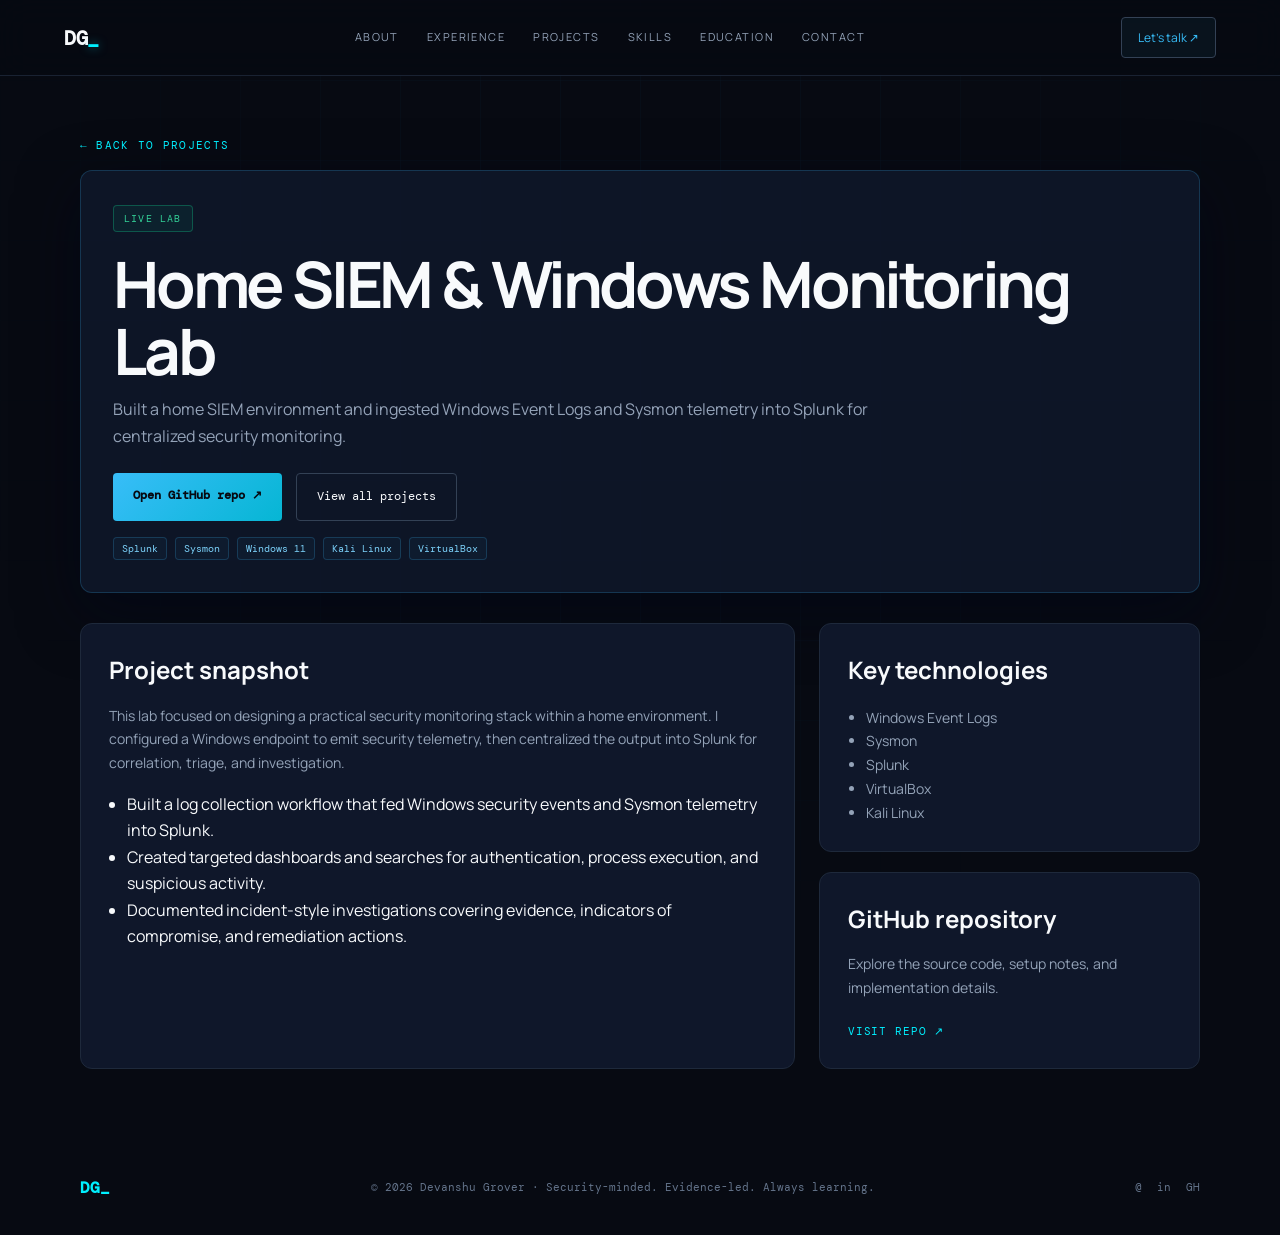
==== project-detail.html @ 4a6fc72e "Add T-Pot Multi-Honeypot SOC Threat Intelligence project to portfolio" ====
<!doctype html>
<html lang="en">
<head>
  <meta charset="utf-8">
  <meta name="viewport" content="width=device-width,initial-scale=1">
  <meta name="description" content="Project detail page for Devanshu Grover's cybersecurity portfolio projects.">
  <title>Project Details | Devanshu Grover</title>
  <link rel="stylesheet" href="styles.css">
</head>
<body data-page="project-detail">
  <header class="nav">
    <a class="logo" href="index.html#home">DG<span>_</span></a>
    <button class="menu" aria-label="Toggle menu">☰</button>
    <nav>
      <a href="index.html#about">About</a>
      <a href="index.html#experience">Experience</a>
      <a href="index.html#projects">Projects</a>
      <a href="index.html#skills">Skills</a>
      <a href="index.html#education">Education</a>
      <a href="index.html#contact">Contact</a>
    </nav>
    <a class="nav-cta" href="index.html#contact">Let's talk ↗</a>
  </header>

  <main class="project-detail-shell">
    <a class="back-link" href="index.html#projects">← Back to projects</a>

    <section class="project-page-header reveal">
      <span id="project-status" class="detail-badge">LIVE LAB</span>
      <h1 id="project-name">Project title</h1>
      <p id="project-summary">Project summary will load here.</p>

      <div class="project-detail-actions">
        <a id="project-repo" class="btn primary" href="#" target="_blank" rel="noopener noreferrer">Open GitHub repo ↗</a>
        <a class="btn" href="index.html#projects">View all projects</a>
      </div>

      <div id="project-tags" class="tags project-tags">
        <span>Loading</span>
      </div>
    </section>

    <section class="project-content reveal delay">
      <article class="project-card">
        <h2>Project snapshot</h2>
        <p id="project-description">Description text loads here.</p>
        <ul id="project-points">
          <li>Project details will appear here.</li>
        </ul>
      </article>

      <aside class="project-side">
        <div class="project-meta">
          <h3>Key technologies</h3>
          <ul id="project-tech">
            <li>Loading...</li>
          </ul>
        </div>

        <div class="project-meta">
          <h3>GitHub repository</h3>
          <p>Explore the source code, setup notes, and implementation details.</p>
          <a id="project-repo-secondary" class="inline-link" href="#" target="_blank" rel="noopener noreferrer">Visit repo ↗</a>
        </div>
      </aside>
    </section>
  </main>

  <footer>
    <span>DG_</span>
    <p>© 2026 Devanshu Grover · Security-minded. Evidence-led. Always learning.</p>
    <div>
      <a href="mailto:groverdevanshu623@gmail.com">@</a>
      <a href="https://www.linkedin.com/in/devanshugrover-22b097208">in</a>
      <a href="https://github.com/">GH</a>
    </div>
  </footer>

  <script src="script.js"></script>
</body>
</html>
---- styles.css ----
@import url('https://fonts.googleapis.com/css2?family=DM+Mono:wght@400;500&family=Manrope:wght@400;500;600;700;800&display=swap');

:root {
  /* Cybersecurity & Cloud Defense Operations Palette */
  --bg: #070a12;
  --panel: #0f172a;
  --panel2: #162032;
  --text: #f8fafc;
  --muted: #94a3b8;
  --line: #1e293b;
  --line-light: #334155;
  
  /* Cyber Accents */
  --gold: #38bdf8;        /* Cyber Cyan / Primary Accent */
  --gold2: #00f0ff;       /* Vibrant Neon Cyan Highlight */
  --cyan: #06b6d4;        /* Deep Cyan */
  --emerald: #10b981;     /* Verified SOC Green / Telemetry OK */
  --emerald-glow: #34d399; 
  --indigo: #6366f1;      /* AI / Cloud Security Accent */
  
  --max: 1180px;
}

* {
  box-sizing: border-box;
}

html {
  scroll-behavior: smooth;
}

body {
  margin: 0;
  background: var(--bg);
  color: var(--text);
  font-family: Manrope, system-ui, -apple-system, sans-serif;
  line-height: 1.65;
  overflow-x: hidden;
}

/* Subtle Cybersecurity Matrix Grid */
body::before {
  content: "";
  position: fixed;
  inset: 0;
  pointer-events: none;
  opacity: 0.07;
  background-image: 
    linear-gradient(rgba(56, 189, 248, 0.4) 1px, transparent 1px),
    linear-gradient(90deg, rgba(56, 189, 248, 0.4) 1px, transparent 1px);
  background-size: 80px 80px;
  mask-image: radial-gradient(circle at 50% 30%, #000 30%, transparent 85%);
  z-index: -1;
}

a {
  color: inherit;
  text-decoration: none;
}

/* ═══════════════════════════════════════
   NAVIGATION
   ═══════════════════════════════════════ */
.nav {
  height: 76px;
  position: fixed;
  inset: 0 0 auto;
  z-index: 10;
  padding: 0 5vw;
  display: flex;
  align-items: center;
  justify-content: space-between;
  border-bottom: 1px solid rgba(30, 41, 59, 0.8);
  background: rgba(7, 10, 18, 0.85);
  backdrop-filter: blur(16px);
  -webkit-backdrop-filter: blur(16px);
  transition: border-color 0.3s ease;
}

.logo {
  font: 800 20px 'DM Mono', monospace;
  color: var(--text);
  letter-spacing: -0.02em;
  transition: letter-spacing 0.3s ease;
}

.logo:hover {
  letter-spacing: 2px;
}

.logo span {
  color: var(--gold2);
  text-shadow: 0 0 10px rgba(0, 240, 255, 0.5);
}

nav {
  display: flex;
  gap: 28px;
  font-size: 11px;
  text-transform: uppercase;
  letter-spacing: 0.13em;
  color: #7dd3fc;
}

nav a {
  position: relative;
  transition: color 0.3s ease;
  color: var(--muted);
}

nav a::after {
  content: '';
  position: absolute;
  bottom: -4px;
  left: 0;
  width: 0;
  height: 2px;
  background: var(--gold2);
  box-shadow: 0 0 8px var(--gold2);
  transition: width 0.3s ease;
}

nav a:hover, nav a.active {
  color: var(--gold2);
}

nav a:hover::after, nav a.active::after {
  width: 100%;
}

.nav-cta {
  font-size: 12px;
  border: 1px solid var(--line-light);
  padding: 10px 16px;
  border-radius: 4px;
  color: var(--gold);
  background: rgba(56, 189, 248, 0.05);
  transition: all 0.3s ease;
}

.nav-cta:hover {
  border-color: var(--gold2);
  color: #070a12;
  background: var(--gold2);
  box-shadow: 0 0 20px rgba(0, 240, 255, 0.4);
}

.menu {
  display: none;
  background: none;
  border: 0;
  color: var(--text);
  font-size: 24px;
}

/* ═══════════════════════════════════════
   HERO SECTION
   ═══════════════════════════════════════ */
.hero {
  min-height: 100vh;
  max-width: var(--max);
  margin: auto;
  padding: 155px 30px 90px;
  display: grid;
  grid-template-columns: 1.15fr 0.85fr;
  align-items: center;
  gap: 70px;
  position: relative;
}

/* Hero Ambient Orbs */
.hero::before, .hero::after {
  content: "";
  position: absolute;
  border-radius: 50%;
  pointer-events: none;
  filter: blur(130px);
  z-index: -1;
}

.hero::before {
  width: 500px;
  height: 500px;
  background: rgba(56, 189, 248, 0.12);
  top: 5%;
  right: 5%;
  animation: glow-drift 9s ease-in-out infinite;
}

.hero::after {
  width: 420px;
  height: 420px;
  background: rgba(99, 102, 241, 0.10);
  bottom: 8%;
  left: 5%;
  animation: glow-drift-alt 11s ease-in-out infinite;
}

.kicker, .section-title > span, .project small, .certs small {
  font: 500 11px 'DM Mono', monospace;
  letter-spacing: 0.15em;
  color: var(--gold);
  text-transform: uppercase;
}

.kicker span {
  display: inline-block;
  width: 8px;
  height: 8px;
  background: var(--emerald);
  border-radius: 50%;
  box-shadow: 0 0 12px var(--emerald);
  margin-right: 8px;
  animation: pulse 2.2s ease-in-out infinite;
}

.hero h1 {
  font-size: clamp(65px, 9.5vw, 120px);
  line-height: 0.85;
  letter-spacing: -0.06em;
  margin: 25px 0 28px;
  background: linear-gradient(90deg, #ffffff 15%, var(--gold2) 48%, var(--gold) 65%, #ffffff 85%);
  background-size: 200% auto;
  -webkit-background-clip: text;
  background-clip: text;
  -webkit-text-fill-color: transparent;
  animation: shimmer 8s linear infinite;
}

.hero h1 i {
  font-style: normal;
  -webkit-text-fill-color: var(--gold2);
}

.role {
  font: 500 13px 'DM Mono', monospace;
  color: #7dd3fc;
  display: flex;
  align-items: center;
  gap: 8px;
}

.intro {
  max-width: 690px;
  color: var(--muted);
  font-size: 15px;
}

.actions {
  display: flex;
  gap: 14px;
  margin: 34px 0;
}

.btn {
  display: inline-block;
  border: 1px solid var(--line-light);
  padding: 13px 20px;
  font-size: 12px;
  border-radius: 4px;
  font-family: 'DM Mono', monospace;
  transition: all 0.3s cubic-bezier(0.4, 0, 0.2, 1);
}

.btn:hover {
  transform: translateY(-2px);
  border-color: var(--gold);
  color: var(--gold2);
  box-shadow: 0 8px 25px rgba(0, 240, 255, 0.15);
}

.btn.primary {
  background: linear-gradient(135deg, var(--gold) 0%, var(--cyan) 100%);
  color: #070a12;
  border: none;
  font-weight: 800;
}

.btn.primary:hover {
  background: linear-gradient(135deg, var(--gold2) 0%, var(--gold) 100%);
  box-shadow: 0 8px 30px rgba(56, 189, 248, 0.35);
  color: #070a12;
}

.links {
  display: flex;
  gap: 25px;
  font: 12px 'DM Mono', monospace;
  color: var(--muted);
}

.links a {
  position: relative;
  transition: color 0.3s ease;
}

.links a::after {
  content: '';
  position: absolute;
  bottom: -2px;
  left: 0;
  width: 0;
  height: 1px;
  background: var(--gold2);
  transition: width 0.3s ease;
}

.links a:hover {
  color: var(--gold2);
}

.links a:hover::after {
  width: 100%;
}

/* ═══════════════════════════════════════
   TERMINAL (CYBER SECURITY LAB)
   ═══════════════════════════════════════ */
.terminal {
  border: 1px solid #1e293b;
  background: #090d16;
  border-radius: 8px;
  box-shadow: 0 25px 70px rgba(0, 0, 0, 0.6), 0 0 30px rgba(56, 189, 248, 0.05);
  overflow: hidden;
  transition: box-shadow 0.5s ease, border-color 0.5s ease;
}

.terminal:hover {
  border-color: rgba(56, 189, 248, 0.4);
  box-shadow: 0 25px 70px rgba(0, 0, 0, 0.7), 0 0 40px rgba(56, 189, 248, 0.15);
}

.term-head {
  height: 38px;
  padding: 0 14px;
  display: flex;
  align-items: center;
  gap: 6px;
  border-bottom: 1px solid #1e293b;
  background: #0d1320;
  color: #64748b;
}

.term-head span {
  font-size: 10px;
  opacity: 0.7;
}

.term-head span:nth-child(1) { color: #ef4444; }
.term-head span:nth-child(2) { color: #f59e0b; }
.term-head span:nth-child(3) { color: #10b981; }

.term-head em {
  margin-left: auto;
  font: 11px 'DM Mono', monospace;
  font-style: normal;
  color: #94a3b8;
}

.term-body {
  padding: 28px;
  font: 12px/2 'DM Mono', monospace;
  min-height: 365px;
}

.term-body p {
  margin: 0;
  color: #cbd5e1;
}

.term-body b {
  color: var(--emerald-glow);
}

.term-body strong {
  color: var(--gold2);
}

.term-body small {
  color: #94a3b8;
}

.term-body span {
  color: #e2e8f0;
}

.term-body .ok {
  color: var(--emerald-glow);
  font-weight: 500;
}

/* ═══════════════════════════════════════
   SECTIONS & SECTIONS TITLES
   ═══════════════════════════════════════ */
.section {
  max-width: var(--max);
  margin: auto;
  padding: 120px 30px;
}

.dark {
  max-width: none;
  padding-left: max(30px, calc((100vw - var(--max)) / 2 + 30px));
  padding-right: max(30px, calc((100vw - var(--max)) / 2 + 30px));
  background: #090d16;
  border-top: 1px solid #1e293b;
  border-bottom: 1px solid #1e293b;
}

.section-title {
  display: grid;
  grid-template-columns: 50px 1fr;
  align-items: end;
  margin-bottom: 55px;
}

.section-title > span {
  grid-row: 1/3;
  color: var(--gold);
}

.section-title h2 {
  font-size: 45px;
  letter-spacing: -0.05em;
  margin: 0;
  color: #f8fafc;
}

.section-title p {
  margin: 5px 0 0;
  color: var(--muted);
  font-size: 14px;
}

/* ═══════════════════════════════════════
   ABOUT ME SECTION
   ═══════════════════════════════════════ */
.about-grid {
  display: grid;
  grid-template-columns: 360px 1fr;
  gap: 90px;
}

.portrait {
  height: 420px;
  background: linear-gradient(145deg, #111827, #0b0f19);
  border: 1px solid var(--line);
  border-radius: 8px;
  display: flex;
  align-items: center;
  justify-content: center;
  position: relative;
  overflow: hidden;
  transition: border-color 0.5s ease, box-shadow 0.5s ease;
}

.portrait::before {
  content: "";
  position: absolute;
  inset: 0;
  background: radial-gradient(circle at 50% 40%, rgba(56, 189, 248, 0.08), transparent 70%);
}

.portrait:hover {
  border-color: var(--gold);
  box-shadow: 0 0 50px rgba(56, 189, 248, 0.15);
}

.portrait div {
  font-size: 100px;
  font-weight: 800;
  letter-spacing: -0.1em;
  color: #1e293b;
  font-family: 'DM Mono', monospace;
  transition: color 0.5s ease, text-shadow 0.5s ease;
}

.portrait:hover div {
  color: var(--gold2);
  text-shadow: 0 0 40px rgba(0, 240, 255, 0.4);
}

.portrait small {
  position: absolute;
  bottom: 18px;
  left: 20px;
  font: 11px 'DM Mono', monospace;
  color: var(--gold);
  letter-spacing: 0.1em;
}

.copy {
  max-width: 700px;
  color: var(--muted);
  font-size: 15px;
}

.copy .lead {
  font-size: 22px;
  color: #e2e8f0;
  line-height: 1.45;
}

.copy b {
  color: var(--gold2);
  font-weight: 600;
}

/* ═══════════════════════════════════════
   EXPERIENCE TIMELINE
   ═══════════════════════════════════════ */
.timeline {
  border-top: 1px solid var(--line);
}

.timeline article {
  display: grid;
  grid-template-columns: 150px 1fr 40px;
  gap: 30px;
  padding: 34px 0;
  border-bottom: 1px solid var(--line);
  transition: background 0.3s ease, padding-left 0.3s ease;
}

.timeline article:hover {
  background: rgba(56, 189, 248, 0.02);
  padding-left: 12px;
}

time {
  font: 11px 'DM Mono', monospace;
  color: var(--gold);
  padding-top: 5px;
}

.timeline label {
  font: 9px 'DM Mono', monospace;
  color: var(--emerald-glow);
  border: 1px solid rgba(16, 185, 129, 0.3);
  background: rgba(16, 185, 129, 0.06);
  padding: 4px 8px;
  border-radius: 3px;
}

.timeline h3 {
  font-size: 25px;
  margin: 16px 0 0;
  color: #f1f5f9;
}

.timeline h4 {
  margin: 2px 0 18px;
  color: #94a3b8;
  font-size: 14px;
  font-weight: 500;
}

.timeline ul, .project ul {
  margin: 0;
  padding-left: 18px;
  color: #cbd5e1;
  font-size: 13.5px;
}

.timeline article > b {
  font: 25px 'DM Mono', monospace;
  color: #334155;
}

/* ═══════════════════════════════════════
   PROJECTS GRID & CARDS
   ═══════════════════════════════════════ */
.project-grid {
  display: grid;
  grid-template-columns: repeat(3, 1fr);
  gap: 22px;
}

.project {
  border: 1px solid var(--line);
  padding: 30px;
  background: #0f172a;
  border-radius: 8px;
  display: flex;
  flex-direction: column;
  justify-content: space-between;
  transition: transform 0.4s cubic-bezier(0.4, 0, 0.2, 1), box-shadow 0.4s ease, border-color 0.4s ease;
}

.project:hover {
  transform: translateY(-6px);
  box-shadow: 0 20px 60px rgba(0, 0, 0, 0.5), 0 0 30px rgba(56, 189, 248, 0.12);
  border-color: rgba(56, 189, 248, 0.45);
}

.project-header {
  display: flex;
  align-items: center;
  justify-content: space-between;
  margin-bottom: 12px;
}

.project-header small {
  font: 10px 'DM Mono', monospace;
  color: var(--gold);
  letter-spacing: 0.12em;
}

.badge {
  font: 9px 'DM Mono', monospace;
  color: var(--gold);
  border: 1px solid rgba(56, 189, 248, 0.3);
  background: rgba(56, 189, 248, 0.08);
  padding: 3px 8px;
  border-radius: 3px;
  letter-spacing: 0.08em;
}

.badge.ok {
  color: var(--emerald-glow);
  border-color: rgba(16, 185, 129, 0.35);
  background: rgba(16, 185, 129, 0.08);
}

.project h3 {
  font-size: 20px;
  line-height: 1.3;
  margin: 10px 0 12px;
  color: #f8fafc;
  font-weight: 700;
  transition: color 0.3s ease;
}

.project:hover h3 {
  color: var(--gold2);
}

.project p {
  color: #94a3b8;
  font-size: 13px;
  line-height: 1.55;
  margin-bottom: 16px;
}

.project ul {
  margin: 0 0 20px 0;
  padding-left: 16px;
  color: #cbd5e1;
  font-size: 12.5px;
}

.project ul li {
  margin-bottom: 8px;
  line-height: 1.5;
}

.tags {
  display: flex;
  flex-wrap: wrap;
  gap: 7px;
  margin-top: auto;
  padding-top: 15px;
  border-top: 1px solid rgba(30, 41, 59, 0.7);
}

.tags span, .tags i {
  font: 10px 'DM Mono', monospace;
  font-style: normal;
  color: #7dd3fc;
  border: 1px solid rgba(56, 189, 248, 0.2);
  background: rgba(56, 189, 248, 0.04);
  padding: 4px 8px;
  border-radius: 4px;
  transition: all 0.25s ease;
  cursor: default;
}

.tags span:hover, .tags i:hover {
  border-color: var(--gold2);
  color: #070a12;
  background: var(--gold2);
  box-shadow: 0 0 12px rgba(0, 240, 255, 0.4);
}

.project-actions {
  display: flex;
  align-items: center;
  justify-content: space-between;
  gap: 12px;
  margin-top: 22px;
}

.project-btn {
  flex: 1;
  text-align: center;
}

.project-link {
  font: 11px 'DM Mono', monospace;
  color: var(--gold2);
  transition: opacity 0.3s ease;
}

.project-link:hover {
  opacity: 0.8;
}

.project-detail-shell {
  max-width: var(--max);
  margin: auto;
  padding: 130px 30px 70px;
}

.project-detail-shell .back-link {
  display: inline-flex;
  align-items: center;
  gap: 10px;
  color: var(--gold2);
  font: 11px 'DM Mono', monospace;
  letter-spacing: 0.12em;
  text-transform: uppercase;
  margin-bottom: 18px;
}

.project-page-header {
  border: 1px solid rgba(56, 189, 248, 0.2);
  background: rgba(15, 23, 42, 0.9);
  border-radius: 12px;
  padding: 32px;
  box-shadow: 0 20px 60px rgba(2, 6, 23, 0.5);
}

.project-page-header .detail-badge {
  display: inline-block;
  margin-bottom: 18px;
  font: 10px 'DM Mono', monospace;
  color: var(--emerald-glow);
  background: rgba(16, 185, 129, 0.08);
  border: 1px solid rgba(16, 185, 129, 0.35);
  padding: 6px 10px;
  border-radius: 4px;
  letter-spacing: 0.12em;
  text-transform: uppercase;
}

.project-page-header h1 {
  font-size: clamp(36px, 5vw, 64px);
  line-height: 1.05;
  letter-spacing: -0.05em;
  margin: 0 0 12px;
  color: #f8fafc;
}

.project-page-header p {
  color: var(--muted);
  max-width: 760px;
  font-size: 16px;
  margin: 0 0 24px;
}

.project-detail-actions {
  display: flex;
  flex-wrap: wrap;
  gap: 14px;
  margin-bottom: 16px;
}

.project-detail-shell .project-tags {
  display: flex;
  flex-wrap: wrap;
  gap: 8px;
  border-top: none;
  padding-top: 0;
}

.project-content {
  display: grid;
  grid-template-columns: 1.5fr 0.8fr;
  gap: 24px;
  margin-top: 30px;
}

.project-card,
.project-side .project-meta {
  border: 1px solid var(--line);
  background: #0f172a;
  border-radius: 12px;
  padding: 26px 28px;
}

.project-card h2,
.project-side h3 {
  margin: 0 0 14px;
  color: #f8fafc;
  font-size: 24px;
}

.project-card p,
.project-side p,
.project-side li {
  color: var(--muted);
  font-size: 14px;
  line-height: 1.7;
}

.project-card ul,
.project-side ul {
  margin: 16px 0 0;
  padding-left: 18px;
}

.project-side {
  display: flex;
  flex-direction: column;
  gap: 20px;
}

.inline-link {
  display: inline-block;
  margin-top: 10px;
  color: var(--gold2);
  font: 11px 'DM Mono', monospace;
  letter-spacing: 0.08em;
  text-transform: uppercase;
}

@media (max-width: 850px) {
  .project-content {
    grid-template-columns: 1fr;
  }
}

@media (max-width: 550px) {
  .project-detail-shell {
    padding-left: 20px;
    padding-right: 20px;
  }

  .project-page-header {
    padding: 24px 20px;
  }

  .project-actions {
    flex-direction: column;
    align-items: stretch;
  }

  .project-btn {
    width: 100%;
  }
}

/* ═══════════════════════════════════════
   MSc DISSERTATION FEATURE BANNER
   ═══════════════════════════════════════ */
.dissertation {
  margin-top: 35px;
  border: 1px solid rgba(56, 189, 248, 0.25);
  border-left: 4px solid var(--gold2);
  border-radius: 8px;
  padding: 32px 36px;
  background: linear-gradient(135deg, #0d1627 0%, #090e1a 100%);
  box-shadow: 0 15px 40px rgba(0, 0, 0, 0.35);
  transition: all 0.35s ease;
}

.dissertation:hover {
  background: linear-gradient(135deg, #111e36 0%, #0d1424 100%);
  border-color: rgba(0, 240, 255, 0.45);
  box-shadow: 0 20px 50px rgba(0, 0, 0, 0.45), 0 0 30px rgba(0, 240, 255, 0.1);
}

.dissertation-badge {
  font: 10px 'DM Mono', monospace;
  color: var(--gold2);
  letter-spacing: 0.15em;
  margin-bottom: 10px;
  text-shadow: 0 0 10px rgba(0, 240, 255, 0.3);
}

.dissertation h3 {
  font-size: 22px;
  margin: 6px 0 12px;
  color: #f8fafc;
  line-height: 1.35;
}

.dissertation p {
  margin: 0 0 20px;
  color: #94a3b8;
  font-size: 13.5px;
  line-height: 1.6;
  max-width: 950px;
}

.dissertation-chips {
  display: flex;
  flex-wrap: wrap;
  gap: 8px;
}

.dissertation-chips span {
  font: 10px 'DM Mono', monospace;
  color: var(--emerald-glow);
  border: 1px solid rgba(16, 185, 129, 0.3);
  background: rgba(16, 185, 129, 0.06);
  padding: 5px 10px;
  border-radius: 4px;
  transition: all 0.25s ease;
}

.dissertation-chips span:hover {
  border-color: var(--emerald-glow);
  background: rgba(16, 185, 129, 0.15);
  box-shadow: 0 0 12px rgba(16, 185, 129, 0.25);
}
  color: #94a3b8;
  font-size: 13.5px;
}

/* ═══════════════════════════════════════
   SKILLS & TOOL CLOUD
   ═══════════════════════════════════════ */
.skills {
  display: grid;
  grid-template-columns: repeat(3, 1fr);
  gap: 18px;
}

.skills > div {
  border: 1px solid var(--line);
  background: #0f172a;
  padding: 28px;
  border-radius: 8px;
  min-height: 200px;
  transition: transform 0.35s cubic-bezier(0.4, 0, 0.2, 1), box-shadow 0.35s ease, border-color 0.35s ease, background 0.35s ease;
}

.skills > div:hover {
  transform: translateY(-4px);
  box-shadow: 0 15px 40px rgba(0, 0, 0, 0.4), 0 0 25px rgba(56, 189, 248, 0.1);
  border-color: var(--gold);
  background: rgba(56, 189, 248, 0.03);
}

.skills span {
  font: 11px 'DM Mono', monospace;
  color: var(--gold);
}

.skills h3 {
  font-size: 19px;
  margin: 15px 0 10px;
  color: #f1f5f9;
}

.skills p {
  color: #94a3b8;
  font-size: 12.5px;
  line-height: 1.6;
}

.tool-cloud {
  margin-top: 25px;
  border: 1px solid var(--line);
  background: #0f172a;
  border-radius: 8px;
  padding: 22px;
  font: 12px/2 'DM Mono', monospace;
  color: #cbd5e1;
  transition: border-color 0.3s ease;
}

.tool-cloud:hover {
  border-color: rgba(56, 189, 248, 0.3);
}

/* ═══════════════════════════════════════
   EDUCATION & CERTIFICATIONS
   ═══════════════════════════════════════ */
.education {
  display: grid;
  grid-template-columns: 1fr 1fr;
  gap: 20px;
}

.education article {
  border: 1px solid var(--line);
  background: #0f172a;
  border-radius: 8px;
  padding: 32px;
  transition: transform 0.35s ease, box-shadow 0.35s ease, border-color 0.35s ease;
}

.education article:hover {
  transform: translateY(-4px);
  box-shadow: 0 15px 40px rgba(0, 0, 0, 0.4);
  border-color: rgba(56, 189, 248, 0.4);
}

.education time {
  color: var(--gold);
  font: 12px 'DM Mono', monospace;
}

.education h3 {
  font-size: 25px;
  margin: 18px 0 3px;
  color: #f8fafc;
}

.education h4 {
  font-size: 13.5px;
  color: #94a3b8;
  font-weight: 500;
  margin: 0 0 20px;
}

.education p {
  font-size: 12.5px;
  color: #cbd5e1;
}

.compact {
  padding-top: 40px;
}

.certs {
  display: grid;
  grid-template-columns: 1fr 1fr;
  gap: 18px;
}

.certs article {
  display: flex;
  gap: 22px;
  align-items: center;
  border: 1px solid var(--line);
  background: #0f172a;
  border-radius: 8px;
  padding: 24px;
  transition: transform 0.35s ease, box-shadow 0.35s ease, border-color 0.35s ease;
}

.certs article:hover {
  transform: translateY(-3px);
  box-shadow: 0 12px 35px rgba(0, 0, 0, 0.4);
  border-color: var(--gold);
}

.certs strong {
  font: 800 18px 'DM Mono', monospace;
  color: var(--gold2);
  min-width: 55px;
  text-shadow: 0 0 12px rgba(0, 240, 255, 0.3);
}

.certs h3 {
  margin: 4px 0;
  font-size: 17px;
  color: #f1f5f9;
}

.certs p {
  margin: 0;
  color: #94a3b8;
  font-size: 12px;
}

.strengths {
  margin-top: 30px;
  display: flex;
  flex-wrap: wrap;
  gap: 9px;
}

.strengths span, .strengths b {
  font: 11px 'DM Mono', monospace;
  padding: 8px 12px;
  border-radius: 4px;
  border: 1px solid var(--line);
  background: #0f172a;
  transition: all 0.25s ease;
  cursor: default;
}

.strengths span:hover {
  border-color: var(--gold);
  color: var(--gold2);
  transform: translateY(-2px);
}

.strengths b {
  color: var(--gold2);
  border-color: rgba(56, 189, 248, 0.4);
  background: rgba(56, 189, 248, 0.08);
}

/* ═══════════════════════════════════════
   CONTACT & FOOTER
   ═══════════════════════════════════════ */
.contact {
  padding: 110px max(30px, calc((100vw - var(--max)) / 2 + 30px));
  background: #090d16;
  border-top: 1px solid #1e293b;
}

.contact-grid {
  display: grid;
  grid-template-columns: 1fr 1fr;
  gap: 80px;
}

.big {
  font-size: 60px;
  line-height: 0.95;
  letter-spacing: -0.07em;
  margin: 0 0 25px;
  color: #f8fafc;
}

.big i {
  font-style: normal;
  color: var(--gold2);
}

.contact-grid > div > p:not(.big) {
  color: #94a3b8;
}

.contact-details {
  display: flex;
  flex-direction: column;
}

.contact-details a {
  padding: 19px 0;
  border-bottom: 1px solid #1e293b;
  transition: padding-left 0.3s ease, border-bottom-color 0.3s ease;
}

.contact-details a:hover {
  padding-left: 12px;
  border-bottom-color: var(--gold);
}

.contact-details small {
  display: block;
  font: 10px 'DM Mono', monospace;
  color: var(--gold);
  letter-spacing: 0.15em;
}

.contact-details b {
  display: block;
  margin-top: 5px;
  font-size: 14.5px;
  color: #f1f5f9;
}

footer {
  max-width: var(--max);
  margin: auto;
  padding: 30px;
  display: flex;
  justify-content: space-between;
  align-items: center;
  color: #64748b;
  font: 11px 'DM Mono', monospace;
}

footer > span {
  color: var(--gold2);
  font-size: 16px;
  font-weight: 800;
}

footer div {
  display: flex;
  gap: 15px;
}

footer a {
  transition: color 0.3s ease;
}

footer a:hover {
  color: var(--gold2);
}

/* ═══════════════════════════════════════
   RESPONSIVE MEDIA QUERIES
   ═══════════════════════════════════════ */
@media(max-width: 850px) {
  .nav { padding: 0 22px; }
  .nav nav, .nav-cta { display: none; }
  .menu { display: block; }
  .nav.open nav {
    display: flex;
    position: absolute;
    top: 76px;
    left: 0;
    right: 0;
    padding: 22px;
    background: #070a12;
    border-bottom: 1px solid #1e293b;
    flex-direction: column;
  }
  .hero { grid-template-columns: 1fr; padding-top: 125px; }
  .terminal { max-width: 650px; }
  .about-grid, .contact-grid, .education { grid-template-columns: 1fr; }
  .portrait { height: 300px; }
  .skills { grid-template-columns: 1fr 1fr; }
  .project-grid { grid-template-columns: 1fr; }
  .project.featured { grid-row: auto; }
  .certs { grid-template-columns: 1fr; }
  .section-title { grid-template-columns: 38px 1fr; }
  .section-title h2 { font-size: 38px; }
  .big { font-size: 48px; }
}

@media(max-width: 550px) {
  .hero h1 { font-size: 70px; }
  .hero { padding-left: 20px; padding-right: 20px; }
  .section, .dark { padding-left: 20px; padding-right: 20px; }
  .skills { grid-template-columns: 1fr; }
  .timeline article { grid-template-columns: 1fr; }
  .timeline article > b { display: none; }
  .timeline time { margin-bottom: -18px; }
  .actions { flex-direction: column; }
  footer { flex-direction: column; gap: 15px; }
  .contact { padding-left: 20px; padding-right: 20px; }
}

/* ═══════════════════════════════════════
   KEYFRAMES & ANIMATION SYSTEM
   ═══════════════════════════════════════ */
@keyframes pulse {
  0%, 100% { opacity: 1; box-shadow: 0 0 14px var(--emerald); }
  50% { opacity: 0.45; box-shadow: 0 0 4px var(--emerald); }
}

@keyframes blink {
  0%, 100% { opacity: 1; }
  50% { opacity: 0; }
}

@keyframes shimmer {
  0% { background-position: -200% center; }
  100% { background-position: 200% center; }
}

@keyframes glow-drift {
  0%, 100% { opacity: 0.12; transform: translate(0, 0) scale(1); }
  50% { opacity: 0.22; transform: translate(30px, -30px) scale(1.15); }
}

@keyframes glow-drift-alt {
  0%, 100% { opacity: 0.10; transform: translate(0, 0) scale(1); }
  50% { opacity: 0.18; transform: translate(-20px, 20px) scale(1.08); }
}

.term-body p:last-child::after {
  content: "█";
  color: var(--gold2);
  font-size: 10px;
  margin-left: 4px;
  animation: blink 1.1s step-end infinite;
}

.term-body > * {
  opacity: 0;
  transform: translateY(8px);
  transition: opacity 0.4s ease, transform 0.4s ease;
}

.terminal.visible .term-body > *:nth-child(1) { opacity: 1; transform: none; transition-delay: 0.2s; }
.terminal.visible .term-body > *:nth-child(2) { opacity: 1; transform: none; transition-delay: 0.4s; }
.terminal.visible .term-body > *:nth-child(3) { opacity: 1; transform: none; transition-delay: 0.6s; }
.terminal.visible .term-body > *:nth-child(4) { opacity: 1; transform: none; transition-delay: 0.8s; }
.terminal.visible .term-body > *:nth-child(5) { opacity: 1; transform: none; transition-delay: 1.0s; }
.terminal.visible .term-body > *:nth-child(6) { opacity: 1; transform: none; transition-delay: 1.2s; }
.terminal.visible .term-body > *:nth-child(7) { opacity: 1; transform: none; transition-delay: 1.4s; }
.terminal.visible .term-body > *:nth-child(8) { opacity: 1; transform: none; transition-delay: 1.6s; }

.reveal {
  opacity: 0;
  transform: translateY(30px);
  transition: opacity 0.8s cubic-bezier(0.16, 1, 0.3, 1), transform 0.8s cubic-bezier(0.16, 1, 0.3, 1);
}

.reveal.visible {
  opacity: 1;
  transform: none;
}

.delay { transition-delay: 0.15s; }
.delay-2 { transition-delay: 0.3s; }
.delay-3 { transition-delay: 0.45s; }

.stagger > * {
  opacity: 0;
  transform: translateY(20px);
  transition: opacity 0.6s cubic-bezier(0.16, 1, 0.3, 1), transform 0.6s cubic-bezier(0.16, 1, 0.3, 1);
}

.stagger.visible > * {
  opacity: 1;
  transform: none;
}

.stagger.visible > *:nth-child(1) { transition-delay: 0.06s; }
.stagger.visible > *:nth-child(2) { transition-delay: 0.12s; }
.stagger.visible > *:nth-child(3) { transition-delay: 0.18s; }
.stagger.visible > *:nth-child(4) { transition-delay: 0.24s; }
.stagger.visible > *:nth-child(5) { transition-delay: 0.30s; }
.stagger.visible > *:nth-child(6) { transition-delay: 0.36s; }
.stagger.visible > *:nth-child(7) { transition-delay: 0.42s; }
.stagger.visible > *:nth-child(8) { transition-delay: 0.48s; }
.stagger.visible > *:nth-child(9) { transition-delay: 0.54s; }
.stagger.visible > *:nth-child(10) { transition-delay: 0.60s; }

@media(prefers-reduced-motion: reduce) {
  *, *::before, *::after {
    animation-duration: 0.01ms !important;
    animation-iteration-count: 1 !important;
    transition-duration: 0.01ms !important;
  }
  .reveal, .stagger > * {
    opacity: 1;
    transform: none;
  }
}
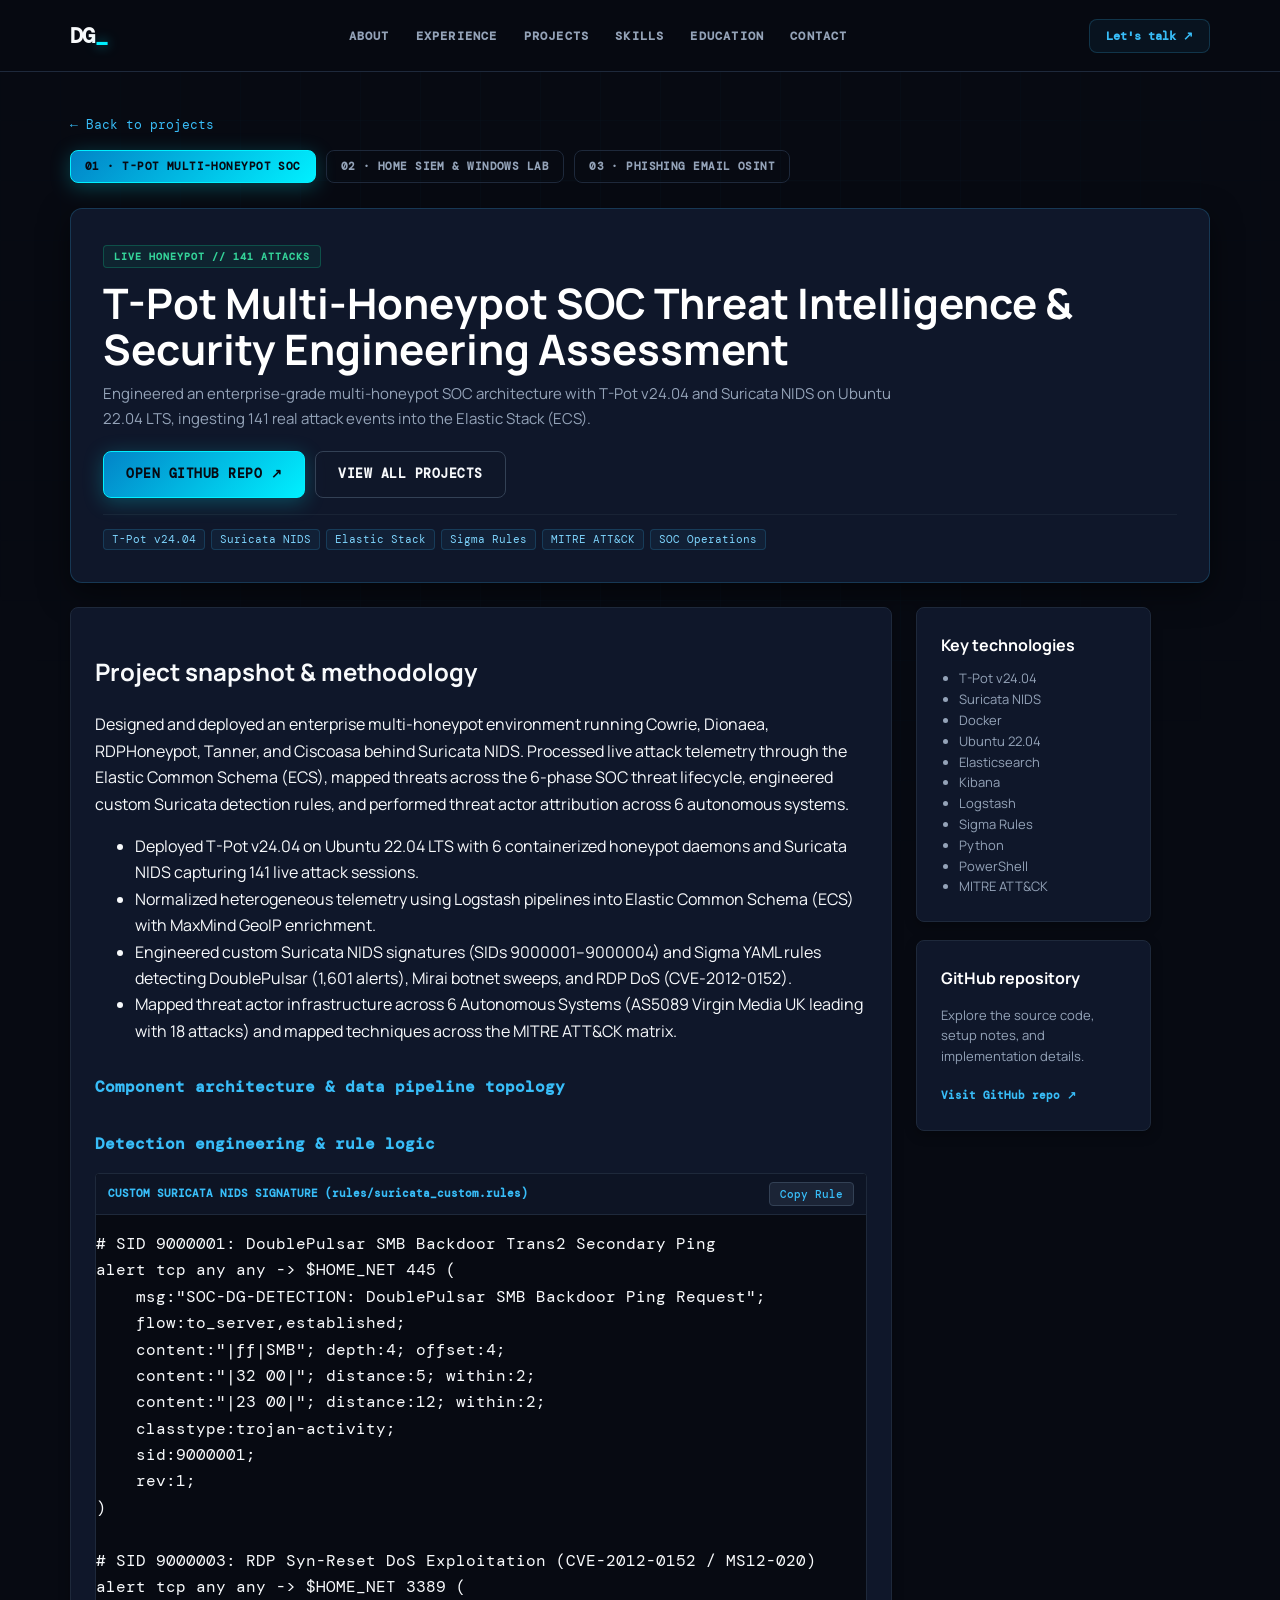
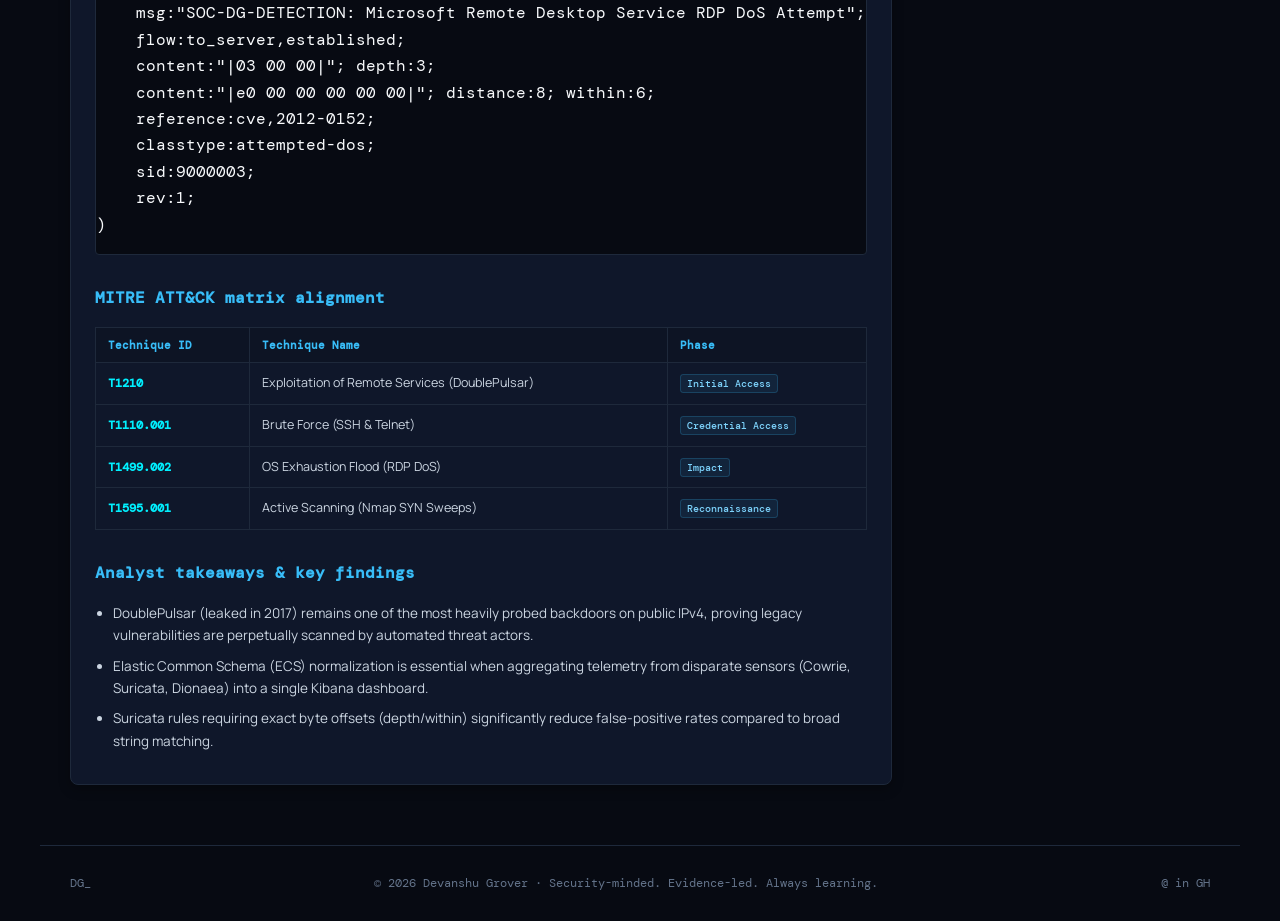
==== commit cf15418c: "feat: Integrate T-Pot Multi-Honeypot flagship project, clean design system, and structured SOC telem" ====
--- a/project-detail.html
+++ b/project-detail.html
@@ -23,7 +23,13 @@
   </header>
 
   <main class="project-detail-shell">
-    <a class="back-link" href="index.html#projects">← Back to projects</a>
+    <a class="back-link" href="index.html#projects" style="display:inline-block; margin-bottom:15px; color:var(--cyan); text-decoration:none; font-family:'DM Mono', monospace; font-size:13px;">← Back to projects</a>
+
+    <div class="project-switcher-bar" style="display: flex; gap: 10px; margin: 0 0 25px; flex-wrap: wrap;">
+      <a href="project-detail.html?project=tpot-soc-assessment" class="btn btn-sm switcher-pill" data-project-id="tpot-soc-assessment">01 · T-Pot Multi-Honeypot SOC</a>
+      <a href="project-detail.html?project=home-siem-lab" class="btn btn-sm switcher-pill" data-project-id="home-siem-lab">02 · Home SIEM & Windows Lab</a>
+      <a href="project-detail.html?project=phishing-osint" class="btn btn-sm switcher-pill" data-project-id="phishing-osint">03 · Phishing Email OSINT</a>
+    </div>
 
     <section class="project-page-header reveal">
       <span id="project-status" class="detail-badge">LIVE LAB</span>
@@ -42,11 +48,52 @@
 
     <section class="project-content reveal delay">
       <article class="project-card">
-        <h2>Project snapshot</h2>
+        <h2>Project snapshot & methodology</h2>
         <p id="project-description">Description text loads here.</p>
         <ul id="project-points">
           <li>Project details will appear here.</li>
         </ul>
+
+        <div class="project-detail-section" style="margin-top: 30px;">
+          <h3 style="color: var(--cyan); font-family: 'DM Mono', monospace; font-size: 16px;">Component architecture & data pipeline topology</h3>
+          <div class="topology-diagram-box" id="project-topology-box" style="margin-top: 10px;">
+            <!-- Injected by script.js -->
+          </div>
+        </div>
+
+        <div class="project-detail-section" style="margin-top: 30px;">
+          <h3 style="color: var(--cyan); font-family: 'DM Mono', monospace; font-size: 16px;">Detection engineering & rule logic</h3>
+          <div class="rule-box-wrap" style="margin-top: 10px;">
+            <div class="rule-box-header">
+              <span class="rule-type" id="project-rule-type">DETECTION RULE</span>
+              <button class="btn-copy-small" id="project-copy-rule">Copy Rule</button>
+            </div>
+            <pre><code id="project-rule-code">Loading rule logic...</code></pre>
+          </div>
+        </div>
+
+        <div class="project-detail-section" style="margin-top: 30px;">
+          <h3 style="color: var(--cyan); font-family: 'DM Mono', monospace; font-size: 16px;">MITRE ATT&CK matrix alignment</h3>
+          <table class="mitre-table" style="margin-top: 10px;">
+            <thead>
+              <tr>
+                <th>Technique ID</th>
+                <th>Technique Name</th>
+                <th>Phase</th>
+              </tr>
+            </thead>
+            <tbody id="project-mitre-body">
+              <!-- Injected by script.js -->
+            </tbody>
+          </table>
+        </div>
+
+        <div class="project-detail-section" style="margin-top: 30px;">
+          <h3 style="color: var(--cyan); font-family: 'DM Mono', monospace; font-size: 16px;">Analyst takeaways & key findings</h3>
+          <ul id="project-takeaways" class="takeaways-list" style="margin-top: 10px;">
+            <!-- Injected by script.js -->
+          </ul>
+        </div>
       </article>
 
       <aside class="project-side">
@@ -60,7 +107,7 @@
         <div class="project-meta">
           <h3>GitHub repository</h3>
           <p>Explore the source code, setup notes, and implementation details.</p>
-          <a id="project-repo-secondary" class="inline-link" href="#" target="_blank" rel="noopener noreferrer">Visit repo ↗</a>
+          <a id="project-repo-secondary" class="inline-link" href="#" target="_blank" rel="noopener noreferrer">Visit GitHub repo ↗</a>
         </div>
       </aside>
     </section>
--- a/styles.css
+++ b/styles.css
@@ -1,27 +1,47 @@
-@import url('https://fonts.googleapis.com/css2?family=DM+Mono:wght@400;500&family=Manrope:wght@400;500;600;700;800&display=swap');
+@import url('https://fonts.googleapis.com/css2?family=DM+Mono:ital,wght@0,400;0,500;1,400&family=Manrope:wght@400;500;600;700;800&display=swap');
 
 :root {
-  /* Cybersecurity & Cloud Defense Operations Palette */
+  /* Core Theme Colors */
   --bg: #070a12;
-  --panel: #0f172a;
-  --panel2: #162032;
+  --bg-alt: #0a0f1d;
+  --panel: #0d1424;
+  --panel-card: #0f172a;
+  --panel-hover: #162238;
+  --panel-active: #1e293b;
+  
   --text: #f8fafc;
-  --muted: #94a3b8;
+  --text-muted: #94a3b8;
+  --text-dim: #64748b;
+  
+  /* Borders & Dividers */
   --line: #1e293b;
   --line-light: #334155;
+  --border-cyan: rgba(56, 189, 248, 0.2);
+  --border-cyan-glow: rgba(0, 240, 255, 0.45);
   
   /* Cyber Accents */
-  --gold: #38bdf8;        /* Cyber Cyan / Primary Accent */
-  --gold2: #00f0ff;       /* Vibrant Neon Cyan Highlight */
-  --cyan: #06b6d4;        /* Deep Cyan */
-  --emerald: #10b981;     /* Verified SOC Green / Telemetry OK */
-  --emerald-glow: #34d399; 
-  --indigo: #6366f1;      /* AI / Cloud Security Accent */
+  --cyan: #38bdf8;
+  --neon: #00f0ff;
+  --deep-cyan: #0284c7;
+  --emerald: #10b981;
+  --emerald-glow: #34d399;
+  --amber: #f59e0b;
+  --rose: #f43f5e;
+  --indigo: #6366f1;
   
-  --max: 1180px;
-}
-
-* {
+  --max: 1200px;
+  --radius-sm: 4px;
+  --radius-md: 8px;
+  --radius-lg: 12px;
+  --radius-xl: 16px;
+  
+  --shadow-sm: 0 4px 12px rgba(0, 0, 0, 0.3);
+  --shadow-md: 0 10px 30px rgba(0, 0, 0, 0.5);
+  --shadow-lg: 0 20px 50px rgba(0, 0, 0, 0.7);
+  --shadow-cyan: 0 0 30px rgba(0, 240, 255, 0.15);
+}
+
+*, *::before, *::after {
   box-sizing: border-box;
 }
 
@@ -31,26 +51,55 @@
 
 body {
   margin: 0;
-  background: var(--bg);
+  background-color: var(--bg);
   color: var(--text);
-  font-family: Manrope, system-ui, -apple-system, sans-serif;
+  font-family: 'Manrope', system-ui, -apple-system, sans-serif;
   line-height: 1.65;
   overflow-x: hidden;
-}
-
-/* Subtle Cybersecurity Matrix Grid */
+  position: relative;
+}
+
+/* Subtle Matrix Grid */
 body::before {
   content: "";
   position: fixed;
   inset: 0;
   pointer-events: none;
-  opacity: 0.07;
+  opacity: 0.05;
   background-image: 
     linear-gradient(rgba(56, 189, 248, 0.4) 1px, transparent 1px),
     linear-gradient(90deg, rgba(56, 189, 248, 0.4) 1px, transparent 1px);
-  background-size: 80px 80px;
-  mask-image: radial-gradient(circle at 50% 30%, #000 30%, transparent 85%);
+  background-size: 60px 60px;
+  mask-image: radial-gradient(circle at 50% 30%, #000 35%, transparent 90%);
   z-index: -1;
+}
+
+.hidden {
+  display: none !important;
+}
+
+/* Particle Canvas */
+.cyber-canvas {
+  position: fixed;
+  inset: 0;
+  width: 100vw;
+  height: 100vh;
+  pointer-events: none;
+  z-index: 0;
+  opacity: 0.8;
+}
+
+/* Top Scroll Progress Bar */
+.scroll-progress {
+  position: fixed;
+  top: 0;
+  left: 0;
+  height: 3px;
+  background: linear-gradient(90deg, var(--cyan), var(--neon));
+  z-index: 100;
+  width: 0%;
+  box-shadow: 0 0 10px var(--neon);
+  transition: width 0.1s ease;
 }
 
 a {
@@ -58,99 +107,218 @@
   text-decoration: none;
 }
 
+code, kbd, pre, samp {
+  font-family: 'DM Mono', monospace;
+}
+
 /* ═══════════════════════════════════════
-   NAVIGATION
+   NAVIGATION BAR
    ═══════════════════════════════════════ */
 .nav {
-  height: 76px;
+  height: 72px;
   position: fixed;
   inset: 0 0 auto;
-  z-index: 10;
-  padding: 0 5vw;
+  z-index: 50;
+  padding: 0 max(30px, calc((100vw - var(--max)) / 2 + 30px));
   display: flex;
   align-items: center;
   justify-content: space-between;
-  border-bottom: 1px solid rgba(30, 41, 59, 0.8);
-  background: rgba(7, 10, 18, 0.85);
+  border-bottom: 1px solid var(--line);
+  background: rgba(7, 10, 18, 0.88);
   backdrop-filter: blur(16px);
   -webkit-backdrop-filter: blur(16px);
-  transition: border-color 0.3s ease;
+  transition: all 0.3s ease;
 }
 
 .logo {
-  font: 800 20px 'DM Mono', monospace;
+  font: 800 22px 'DM Mono', monospace;
   color: var(--text);
-  letter-spacing: -0.02em;
-  transition: letter-spacing 0.3s ease;
-}
-
-.logo:hover {
-  letter-spacing: 2px;
+  letter-spacing: -0.03em;
+  display: flex;
+  align-items: center;
 }
 
 .logo span {
-  color: var(--gold2);
-  text-shadow: 0 0 10px rgba(0, 240, 255, 0.5);
+  color: var(--neon);
+  text-shadow: 0 0 12px rgba(0, 240, 255, 0.6);
 }
 
 nav {
   display: flex;
-  gap: 28px;
-  font-size: 11px;
+  gap: 26px;
+  font: 600 12px 'DM Mono', monospace;
   text-transform: uppercase;
-  letter-spacing: 0.13em;
-  color: #7dd3fc;
+  letter-spacing: 0.1em;
+  color: var(--text-muted);
 }
 
 nav a {
   position: relative;
-  transition: color 0.3s ease;
-  color: var(--muted);
+  padding: 6px 0;
+  transition: color 0.25s ease;
 }
 
 nav a::after {
   content: '';
   position: absolute;
-  bottom: -4px;
+  bottom: 0;
   left: 0;
   width: 0;
   height: 2px;
-  background: var(--gold2);
-  box-shadow: 0 0 8px var(--gold2);
-  transition: width 0.3s ease;
+  background: var(--neon);
+  box-shadow: 0 0 8px var(--neon);
+  transition: width 0.25s ease;
 }
 
 nav a:hover, nav a.active {
-  color: var(--gold2);
+  color: var(--neon);
 }
 
 nav a:hover::after, nav a.active::after {
   width: 100%;
 }
 
+.nav-right {
+  display: flex;
+  align-items: center;
+  gap: 14px;
+}
+
+.nav-cmd-btn {
+  display: flex;
+  align-items: center;
+  gap: 8px;
+  background: rgba(15, 23, 42, 0.8);
+  border: 1px solid var(--line-light);
+  border-radius: var(--radius-md);
+  padding: 7px 12px;
+  color: var(--text-muted);
+  font: 500 11px 'DM Mono', monospace;
+  cursor: pointer;
+  transition: all 0.25s ease;
+}
+
+.nav-cmd-btn:hover {
+  border-color: var(--cyan);
+  color: var(--text);
+  background: rgba(56, 189, 248, 0.08);
+}
+
+.nav-cmd-btn kbd {
+  background: #1e293b;
+  border: 1px solid #334155;
+  border-radius: 4px;
+  padding: 2px 6px;
+  font-size: 10px;
+  color: var(--cyan);
+}
+
 .nav-cta {
-  font-size: 12px;
-  border: 1px solid var(--line-light);
-  padding: 10px 16px;
-  border-radius: 4px;
-  color: var(--gold);
-  background: rgba(56, 189, 248, 0.05);
-  transition: all 0.3s ease;
+  font: 600 12px 'DM Mono', monospace;
+  border: 1px solid var(--border-cyan);
+  padding: 8px 16px;
+  border-radius: var(--radius-md);
+  color: var(--cyan);
+  background: rgba(56, 189, 248, 0.06);
+  transition: all 0.25s ease;
 }
 
 .nav-cta:hover {
-  border-color: var(--gold2);
+  border-color: var(--neon);
   color: #070a12;
-  background: var(--gold2);
+  background: var(--neon);
   box-shadow: 0 0 20px rgba(0, 240, 255, 0.4);
 }
 
 .menu {
   display: none;
   background: none;
-  border: 0;
+  border: 1px solid var(--line-light);
+  border-radius: var(--radius-sm);
   color: var(--text);
-  font-size: 24px;
+  font-size: 20px;
+  padding: 4px 10px;
+  cursor: pointer;
+}
+
+/* ═══════════════════════════════════════
+   BUTTONS & COMMON UI
+   ═══════════════════════════════════════ */
+.btn {
+  display: inline-flex;
+  align-items: center;
+  justify-content: center;
+  gap: 8px;
+  border: 1px solid var(--line-light);
+  padding: 12px 22px;
+  font-size: 12.5px;
+  border-radius: var(--radius-md);
+  font-family: 'DM Mono', monospace;
+  text-transform: uppercase;
+  font-weight: 600;
+  letter-spacing: 0.04em;
+  background: rgba(15, 23, 42, 0.8);
+  color: var(--text);
+  cursor: pointer;
+  transition: all 0.25s cubic-bezier(0.4, 0, 0.2, 1);
+  text-decoration: none;
+  white-space: nowrap;
+}
+
+.btn:hover {
+  transform: translateY(-2px);
+  border-color: var(--cyan);
+  color: var(--neon);
+  box-shadow: var(--shadow-cyan);
+  background: rgba(56, 189, 248, 0.08);
+}
+
+.btn.primary {
+  background: linear-gradient(135deg, #0284c7 0%, #00f0ff 100%);
+  color: #070a12;
+  border: 1px solid var(--neon);
+  font-weight: 700;
+  box-shadow: 0 4px 20px rgba(0, 240, 255, 0.25);
+}
+
+.btn.primary:hover {
+  background: linear-gradient(135deg, #00f0ff 0%, #38bdf8 100%);
+  box-shadow: 0 6px 25px rgba(0, 240, 255, 0.45);
+  color: #070a12;
+}
+
+.btn.ghost {
+  background: transparent;
+  border-color: var(--line);
+  color: var(--text-muted);
+}
+
+.btn.ghost:hover {
+  border-color: var(--line-light);
+  color: var(--text);
+  background: rgba(255, 255, 255, 0.03);
+}
+
+.btn-sm {
+  padding: 6px 14px;
+  font-size: 11px;
+}
+
+.btn-copy-small {
+  background: rgba(30, 41, 59, 0.8);
+  border: 1px solid var(--line-light);
+  border-radius: var(--radius-sm);
+  color: var(--cyan);
+  font: 500 11px 'DM Mono', monospace;
+  padding: 4px 10px;
+  cursor: pointer;
+  transition: all 0.2s ease;
+}
+
+.btn-copy-small:hover {
+  background: var(--cyan);
+  color: #070a12;
+  border-color: var(--cyan);
 }
 
 /* ═══════════════════════════════════════
@@ -160,174 +328,123 @@
   min-height: 100vh;
   max-width: var(--max);
   margin: auto;
-  padding: 155px 30px 90px;
+  padding: 135px 30px 80px;
   display: grid;
   grid-template-columns: 1.15fr 0.85fr;
   align-items: center;
-  gap: 70px;
+  gap: 50px;
   position: relative;
 }
 
-/* Hero Ambient Orbs */
-.hero::before, .hero::after {
-  content: "";
-  position: absolute;
-  border-radius: 50%;
-  pointer-events: none;
-  filter: blur(130px);
-  z-index: -1;
-}
-
-.hero::before {
-  width: 500px;
-  height: 500px;
-  background: rgba(56, 189, 248, 0.12);
-  top: 5%;
-  right: 5%;
-  animation: glow-drift 9s ease-in-out infinite;
-}
-
-.hero::after {
-  width: 420px;
-  height: 420px;
-  background: rgba(99, 102, 241, 0.10);
-  bottom: 8%;
-  left: 5%;
-  animation: glow-drift-alt 11s ease-in-out infinite;
-}
-
-.kicker, .section-title > span, .project small, .certs small {
-  font: 500 11px 'DM Mono', monospace;
+.hero-copy {
+  display: flex;
+  flex-direction: column;
+}
+
+.kicker {
+  font: 600 11.5px 'DM Mono', monospace;
   letter-spacing: 0.15em;
-  color: var(--gold);
+  color: var(--cyan);
   text-transform: uppercase;
-}
-
-.kicker span {
+  margin: 0 0 14px;
+  display: flex;
+  align-items: center;
+}
+
+.pulse-dot {
   display: inline-block;
   width: 8px;
   height: 8px;
   background: var(--emerald);
   border-radius: 50%;
-  box-shadow: 0 0 12px var(--emerald);
-  margin-right: 8px;
-  animation: pulse 2.2s ease-in-out infinite;
+  box-shadow: 0 0 10px var(--emerald);
+  margin-right: 10px;
+  animation: pulse-glow 2s ease-in-out infinite;
 }
 
 .hero h1 {
-  font-size: clamp(65px, 9.5vw, 120px);
-  line-height: 0.85;
-  letter-spacing: -0.06em;
-  margin: 25px 0 28px;
-  background: linear-gradient(90deg, #ffffff 15%, var(--gold2) 48%, var(--gold) 65%, #ffffff 85%);
-  background-size: 200% auto;
-  -webkit-background-clip: text;
-  background-clip: text;
-  -webkit-text-fill-color: transparent;
-  animation: shimmer 8s linear infinite;
+  font-size: clamp(52px, 7vw, 86px);
+  line-height: 0.95;
+  letter-spacing: -0.04em;
+  margin: 0 0 18px;
+  font-weight: 800;
+  color: #ffffff;
 }
 
 .hero h1 i {
   font-style: normal;
-  -webkit-text-fill-color: var(--gold2);
+  color: var(--neon);
+  text-shadow: 0 0 25px rgba(0, 240, 255, 0.4);
 }
 
 .role {
-  font: 500 13px 'DM Mono', monospace;
-  color: #7dd3fc;
-  display: flex;
-  align-items: center;
+  font: 500 14px 'DM Mono', monospace;
+  color: #bae6fd;
+  margin: 0 0 20px;
+  display: flex;
+  align-items: center;
+  flex-wrap: wrap;
   gap: 8px;
 }
 
+.scramble-role {
+  color: var(--neon);
+  font-weight: 600;
+}
+
 .intro {
-  max-width: 690px;
-  color: var(--muted);
-  font-size: 15px;
+  color: var(--text-muted);
+  font-size: 15.5px;
+  line-height: 1.7;
+  margin: 0 0 28px;
+  max-width: 620px;
 }
 
 .actions {
   display: flex;
-  gap: 14px;
-  margin: 34px 0;
-}
-
-.btn {
-  display: inline-block;
-  border: 1px solid var(--line-light);
-  padding: 13px 20px;
-  font-size: 12px;
-  border-radius: 4px;
-  font-family: 'DM Mono', monospace;
-  transition: all 0.3s cubic-bezier(0.4, 0, 0.2, 1);
-}
-
-.btn:hover {
-  transform: translateY(-2px);
-  border-color: var(--gold);
-  color: var(--gold2);
-  box-shadow: 0 8px 25px rgba(0, 240, 255, 0.15);
-}
-
-.btn.primary {
-  background: linear-gradient(135deg, var(--gold) 0%, var(--cyan) 100%);
-  color: #070a12;
-  border: none;
-  font-weight: 800;
-}
-
-.btn.primary:hover {
-  background: linear-gradient(135deg, var(--gold2) 0%, var(--gold) 100%);
-  box-shadow: 0 8px 30px rgba(56, 189, 248, 0.35);
-  color: #070a12;
+  flex-wrap: wrap;
+  gap: 12px;
+  margin-bottom: 30px;
 }
 
 .links {
   display: flex;
-  gap: 25px;
-  font: 12px 'DM Mono', monospace;
-  color: var(--muted);
-}
-
-.links a {
-  position: relative;
-  transition: color 0.3s ease;
-}
-
-.links a::after {
-  content: '';
-  position: absolute;
-  bottom: -2px;
-  left: 0;
-  width: 0;
-  height: 1px;
-  background: var(--gold2);
-  transition: width 0.3s ease;
-}
-
-.links a:hover {
-  color: var(--gold2);
-}
-
-.links a:hover::after {
-  width: 100%;
+  flex-wrap: wrap;
+  align-items: center;
+  gap: 18px;
+  font: 500 12px 'DM Mono', monospace;
+  color: var(--text-muted);
+}
+
+.link-item {
+  color: var(--text-muted);
+  transition: color 0.2s ease;
+}
+
+.link-item:hover {
+  color: var(--neon);
+}
+
+.link-bullet {
+  color: var(--cyan);
+}
+
+.location-badge {
+  color: var(--text-dim);
+  font-size: 11.5px;
 }
 
 /* ═══════════════════════════════════════
-   TERMINAL (CYBER SECURITY LAB)
+   TERMINAL (INTERACTIVE LAB)
    ═══════════════════════════════════════ */
 .terminal {
-  border: 1px solid #1e293b;
+  border: 1px solid var(--border-cyan);
   background: #090d16;
-  border-radius: 8px;
-  box-shadow: 0 25px 70px rgba(0, 0, 0, 0.6), 0 0 30px rgba(56, 189, 248, 0.05);
+  border-radius: var(--radius-lg);
+  box-shadow: var(--shadow-lg), 0 0 35px rgba(56, 189, 248, 0.08);
   overflow: hidden;
-  transition: box-shadow 0.5s ease, border-color 0.5s ease;
-}
-
-.terminal:hover {
-  border-color: rgba(56, 189, 248, 0.4);
-  box-shadow: 0 25px 70px rgba(0, 0, 0, 0.7), 0 0 40px rgba(56, 189, 248, 0.15);
+  display: flex;
+  flex-direction: column;
 }
 
 .term-head {
@@ -335,101 +452,242 @@
   padding: 0 14px;
   display: flex;
   align-items: center;
+  justify-content: space-between;
+  border-bottom: 1px solid var(--line);
+  background: #0d1320;
+}
+
+.term-controls {
+  display: flex;
   gap: 6px;
-  border-bottom: 1px solid #1e293b;
+}
+
+.term-dot {
+  width: 10px;
+  height: 10px;
+  border-radius: 50%;
+}
+
+.term-dot.close { background: #ef4444; }
+.term-dot.min { background: #f59e0b; }
+.term-dot.max { background: #10b981; }
+
+.term-title {
+  font: 500 11px 'DM Mono', monospace;
+  color: var(--text-muted);
+}
+
+.term-status {
+  font: 500 10px 'DM Mono', monospace;
+  color: var(--emerald-glow);
+  display: flex;
+  align-items: center;
+  gap: 4px;
+}
+
+.status-live {
+  color: var(--emerald-glow);
+  animation: pulse-glow 2s infinite;
+}
+
+.term-body {
+  padding: 18px 20px;
+  font: 12px/1.8 'DM Mono', monospace;
+  min-height: 280px;
+  max-height: 380px;
+  overflow-y: auto;
+  background: #070a12;
+}
+
+.term-dim { color: var(--text-dim); }
+.term-highlight { color: var(--cyan); }
+
+.term-init-line {
+  margin-top: 10px;
+  padding-left: 8px;
+  border-left: 2px solid var(--line-light);
+}
+
+.term-init-line p {
+  margin: 0;
+  color: var(--text);
+}
+
+.term-init-line strong {
+  display: block;
+  color: var(--neon);
+}
+
+.term-init-line small, .term-init-line span {
+  display: block;
+  color: var(--text-muted);
+  font-size: 11px;
+}
+
+.term-input-form {
+  display: flex;
+  align-items: center;
+  gap: 8px;
+  margin-top: 14px;
+  padding-top: 10px;
+  border-top: 1px dashed var(--line);
+}
+
+.term-prompt {
+  color: var(--emerald-glow);
+  white-space: nowrap;
+}
+
+.prompt-user { color: var(--cyan); }
+.prompt-path { color: #f59e0b; }
+
+.term-input {
+  background: transparent;
+  border: none;
+  outline: none;
+  color: #ffffff;
+  font: 12px 'DM Mono', monospace;
+  width: 100%;
+}
+
+.term-chips {
+  padding: 10px 14px;
   background: #0d1320;
-  color: #64748b;
-}
-
-.term-head span {
-  font-size: 10px;
-  opacity: 0.7;
-}
-
-.term-head span:nth-child(1) { color: #ef4444; }
-.term-head span:nth-child(2) { color: #f59e0b; }
-.term-head span:nth-child(3) { color: #10b981; }
-
-.term-head em {
-  margin-left: auto;
-  font: 11px 'DM Mono', monospace;
-  font-style: normal;
-  color: #94a3b8;
-}
-
-.term-body {
-  padding: 28px;
-  font: 12px/2 'DM Mono', monospace;
-  min-height: 365px;
-}
-
-.term-body p {
-  margin: 0;
+  border-top: 1px solid var(--line);
+  display: flex;
+  flex-wrap: wrap;
+  gap: 6px;
+}
+
+.term-chip {
+  background: rgba(30, 41, 59, 0.6);
+  border: 1px solid var(--line-light);
+  border-radius: var(--radius-sm);
+  color: var(--cyan);
+  font: 500 10.5px 'DM Mono', monospace;
+  padding: 3px 8px;
+  cursor: pointer;
+  transition: all 0.2s ease;
+}
+
+.term-chip:hover {
+  background: var(--cyan);
+  color: #070a12;
+  border-color: var(--cyan);
+}
+
+/* ═══════════════════════════════════════
+   TECH MARQUEE
+   ═══════════════════════════════════════ */
+.tech-marquee-container {
+  width: 100%;
+  overflow: hidden;
+  border-top: 1px solid var(--line);
+  border-bottom: 1px solid var(--line);
+  background: #090d16;
+  padding: 14px 0;
+  position: relative;
+}
+
+.tech-marquee-track {
+  display: flex;
+  gap: 14px;
+  width: max-content;
+  animation: marquee-scroll 35s linear infinite;
+}
+
+.tech-marquee-track:hover {
+  animation-play-state: paused;
+}
+
+.tech-pill {
+  display: flex;
+  align-items: center;
+  gap: 8px;
+  padding: 6px 14px;
+  background: var(--panel-card);
+  border: 1px solid var(--line);
+  border-radius: 20px;
+  font: 500 12px 'DM Mono', monospace;
   color: #cbd5e1;
-}
-
-.term-body b {
-  color: var(--emerald-glow);
-}
-
-.term-body strong {
-  color: var(--gold2);
-}
-
-.term-body small {
-  color: #94a3b8;
-}
-
-.term-body span {
-  color: #e2e8f0;
-}
-
-.term-body .ok {
-  color: var(--emerald-glow);
-  font-weight: 500;
+  white-space: nowrap;
+}
+
+.pill-dot {
+  width: 6px;
+  height: 6px;
+  border-radius: 50%;
+  background: var(--cyan);
+}
+
+.pill-dot.ok { background: var(--emerald); }
+.pill-dot.alert { background: var(--amber); }
+
+@keyframes marquee-scroll {
+  0% { transform: translateX(0); }
+  100% { transform: translateX(-50%); }
 }
 
 /* ═══════════════════════════════════════
-   SECTIONS & SECTIONS TITLES
+   SECTION COMMON LAYOUT & HEADINGS
    ═══════════════════════════════════════ */
 .section {
   max-width: var(--max);
   margin: auto;
-  padding: 120px 30px;
-}
-
-.dark {
+  padding: 100px 30px;
+}
+
+.section.dark {
   max-width: none;
   padding-left: max(30px, calc((100vw - var(--max)) / 2 + 30px));
   padding-right: max(30px, calc((100vw - var(--max)) / 2 + 30px));
-  background: #090d16;
-  border-top: 1px solid #1e293b;
-  border-bottom: 1px solid #1e293b;
+  background: var(--bg-alt);
+  border-top: 1px solid var(--line);
+  border-bottom: 1px solid var(--line);
 }
 
 .section-title {
   display: grid;
-  grid-template-columns: 50px 1fr;
-  align-items: end;
-  margin-bottom: 55px;
+  grid-template-columns: auto 1fr;
+  align-items: start;
+  column-gap: 16px;
+  row-gap: 4px;
+  margin-bottom: 45px;
 }
 
 .section-title > span {
-  grid-row: 1/3;
-  color: var(--gold);
+  grid-column: 1;
+  grid-row: 1 / span 2;
+  font: 700 13px 'DM Mono', monospace;
+  color: var(--cyan);
+  background: rgba(56, 189, 248, 0.08);
+  border: 1px solid var(--border-cyan);
+  padding: 4px 10px;
+  border-radius: var(--radius-sm);
+  align-self: start;
+  margin-top: 4px;
+  letter-spacing: 0.05em;
 }
 
 .section-title h2 {
-  font-size: 45px;
-  letter-spacing: -0.05em;
+  grid-column: 2;
+  grid-row: 1;
+  font-size: clamp(30px, 4vw, 42px);
+  letter-spacing: -0.035em;
   margin: 0;
-  color: #f8fafc;
+  color: #ffffff;
+  font-weight: 800;
+  line-height: 1.15;
 }
 
 .section-title p {
-  margin: 5px 0 0;
-  color: var(--muted);
-  font-size: 14px;
+  grid-column: 2;
+  grid-row: 2;
+  margin: 6px 0 0;
+  color: var(--text-muted);
+  font-size: 15px;
+  line-height: 1.55;
+  max-width: 850px;
 }
 
 /* ═══════════════════════════════════════
@@ -437,134 +695,287 @@
    ═══════════════════════════════════════ */
 .about-grid {
   display: grid;
-  grid-template-columns: 360px 1fr;
-  gap: 90px;
+  grid-template-columns: 320px 1fr;
+  gap: 50px;
+  align-items: start;
 }
 
 .portrait {
-  height: 420px;
-  background: linear-gradient(145deg, #111827, #0b0f19);
+  background: var(--panel-card);
   border: 1px solid var(--line);
-  border-radius: 8px;
-  display: flex;
+  border-radius: var(--radius-lg);
+  padding: 30px 24px;
+  display: flex;
+  flex-direction: column;
+  align-items: center;
+  text-align: center;
+  box-shadow: var(--shadow-md);
+}
+
+.avatar-box {
+  width: 110px;
+  height: 110px;
+  border-radius: 50%;
+  background: linear-gradient(135deg, #1e293b 0%, #0f172a 100%);
+  border: 2px solid var(--border-cyan);
+  display: flex;
+  flex-direction: column;
   align-items: center;
   justify-content: center;
-  position: relative;
-  overflow: hidden;
-  transition: border-color 0.5s ease, box-shadow 0.5s ease;
-}
-
-.portrait::before {
-  content: "";
-  position: absolute;
-  inset: 0;
-  background: radial-gradient(circle at 50% 40%, rgba(56, 189, 248, 0.08), transparent 70%);
-}
-
-.portrait:hover {
-  border-color: var(--gold);
-  box-shadow: 0 0 50px rgba(56, 189, 248, 0.15);
-}
-
-.portrait div {
-  font-size: 100px;
-  font-weight: 800;
-  letter-spacing: -0.1em;
-  color: #1e293b;
+  margin-bottom: 18px;
+  box-shadow: 0 0 25px rgba(56, 189, 248, 0.15);
+}
+
+.avatar-initials {
+  font: 800 32px 'DM Mono', monospace;
+  color: var(--neon);
+  letter-spacing: -0.05em;
+}
+
+.avatar-status {
+  font: 600 8.5px 'DM Mono', monospace;
+  color: var(--emerald-glow);
+  letter-spacing: 0.1em;
+}
+
+.portrait small {
+  font: 600 11px 'DM Mono', monospace;
+  color: var(--cyan);
+  letter-spacing: 0.08em;
+  margin-bottom: 20px;
+}
+
+.quick-facts {
+  width: 100%;
+  display: flex;
+  flex-direction: column;
+  gap: 10px;
+  border-top: 1px solid var(--line);
+  padding-top: 18px;
+}
+
+.fact-item {
+  font-size: 12.5px;
+  color: var(--text-muted);
+  text-align: left;
+  background: rgba(15, 23, 42, 0.6);
+  padding: 8px 12px;
+  border-radius: var(--radius-sm);
+  border: 1px solid var(--line);
+}
+
+.fact-item strong {
+  color: var(--cyan);
   font-family: 'DM Mono', monospace;
-  transition: color 0.5s ease, text-shadow 0.5s ease;
-}
-
-.portrait:hover div {
-  color: var(--gold2);
-  text-shadow: 0 0 40px rgba(0, 240, 255, 0.4);
-}
-
-.portrait small {
-  position: absolute;
-  bottom: 18px;
-  left: 20px;
-  font: 11px 'DM Mono', monospace;
-  color: var(--gold);
-  letter-spacing: 0.1em;
+  margin-right: 6px;
 }
 
 .copy {
-  max-width: 700px;
-  color: var(--muted);
+  color: var(--text-muted);
   font-size: 15px;
+  line-height: 1.75;
 }
 
 .copy .lead {
-  font-size: 22px;
-  color: #e2e8f0;
-  line-height: 1.45;
+  font-size: 20px;
+  color: #f1f5f9;
+  line-height: 1.5;
+  margin-top: 0;
+  margin-bottom: 20px;
 }
 
 .copy b {
-  color: var(--gold2);
+  color: var(--neon);
   font-weight: 600;
 }
 
 /* ═══════════════════════════════════════
-   EXPERIENCE TIMELINE
+   EXPERIENCE SECTION
    ═══════════════════════════════════════ */
 .timeline {
-  border-top: 1px solid var(--line);
-}
-
-.timeline article {
+  display: flex;
+  flex-direction: column;
+  gap: 20px;
+}
+
+.timeline-item {
   display: grid;
-  grid-template-columns: 150px 1fr 40px;
-  gap: 30px;
-  padding: 34px 0;
+  grid-template-columns: 160px 1fr 40px;
+  gap: 24px;
+  align-items: start;
   border-bottom: 1px solid var(--line);
-  transition: background 0.3s ease, padding-left 0.3s ease;
-}
-
-.timeline article:hover {
-  background: rgba(56, 189, 248, 0.02);
-  padding-left: 12px;
-}
-
-time {
-  font: 11px 'DM Mono', monospace;
-  color: var(--gold);
-  padding-top: 5px;
-}
-
-.timeline label {
-  font: 9px 'DM Mono', monospace;
+  padding-bottom: 24px;
+}
+
+.timeline-item:last-child {
+  border-bottom: none;
+  padding-bottom: 0;
+}
+
+.timeline-item time {
+  font: 600 11.5px 'DM Mono', monospace;
+  color: var(--cyan);
+  padding-top: 16px;
+}
+
+.timeline-card {
+  background: var(--panel-card);
+  border: 1px solid var(--line);
+  border-radius: var(--radius-md);
+  padding: 24px 26px;
+  transition: all 0.25s ease;
+}
+
+.timeline-card:hover {
+  border-color: var(--border-cyan);
+  background: var(--panel-hover);
+  transform: translateY(-2px);
+  box-shadow: var(--shadow-sm);
+}
+
+.timeline-header {
+  margin-bottom: 14px;
+}
+
+.tag-pill {
+  display: inline-block;
+  font: 600 9.5px 'DM Mono', monospace;
+  color: var(--cyan);
+  background: rgba(56, 189, 248, 0.08);
+  border: 1px solid var(--border-cyan);
+  padding: 3px 8px;
+  border-radius: 4px;
+  letter-spacing: 0.06em;
+  margin-bottom: 6px;
+}
+
+.tag-pill.highlight {
   color: var(--emerald-glow);
-  border: 1px solid rgba(16, 185, 129, 0.3);
-  background: rgba(16, 185, 129, 0.06);
-  padding: 4px 8px;
-  border-radius: 3px;
-}
-
-.timeline h3 {
-  font-size: 25px;
-  margin: 16px 0 0;
-  color: #f1f5f9;
-}
-
-.timeline h4 {
-  margin: 2px 0 18px;
-  color: #94a3b8;
-  font-size: 14px;
+  background: rgba(16, 185, 129, 0.08);
+  border-color: rgba(16, 185, 129, 0.3);
+}
+
+.timeline-header h3 {
+  font-size: 20px;
+  margin: 4px 0 2px;
+  color: #ffffff;
+}
+
+.timeline-header h4 {
+  font-size: 13.5px;
   font-weight: 500;
-}
-
-.timeline ul, .project ul {
+  color: var(--text-muted);
   margin: 0;
+}
+
+.timeline-card ul {
+  margin: 0 0 16px;
   padding-left: 18px;
   color: #cbd5e1;
   font-size: 13.5px;
 }
 
-.timeline article > b {
-  font: 25px 'DM Mono', monospace;
+.timeline-card ul li {
+  margin-bottom: 6px;
+}
+
+.card-skills {
+  display: flex;
+  flex-wrap: wrap;
+  gap: 6px;
+  border-top: 1px solid rgba(30, 41, 59, 0.6);
+  padding-top: 12px;
+}
+
+.card-skills span {
+  font: 10.5px 'DM Mono', monospace;
+  color: #94a3b8;
+  background: rgba(30, 41, 59, 0.6);
+  border: 1px solid var(--line);
+  padding: 3px 8px;
+  border-radius: 3px;
+}
+
+.timeline-item > b {
+  font: 700 24px 'DM Mono', monospace;
   color: #334155;
+  padding-top: 14px;
+  text-align: right;
+}
+
+/* ═══════════════════════════════════════
+   STATS DASHBOARD
+   ═══════════════════════════════════════ */
+.stats-dashboard {
+  display: grid;
+  grid-template-columns: repeat(4, 1fr);
+  gap: 18px;
+  margin-bottom: 35px;
+}
+
+.stat-card {
+  background: var(--panel-card);
+  border: 1px solid var(--line);
+  border-radius: var(--radius-md);
+  padding: 22px 20px;
+  text-align: center;
+  transition: all 0.25s ease;
+  box-shadow: var(--shadow-sm);
+}
+
+.stat-card:hover {
+  border-color: var(--border-cyan);
+  transform: translateY(-3px);
+  box-shadow: var(--shadow-cyan);
+}
+
+.stat-number {
+  font: 800 36px 'DM Mono', monospace;
+  color: var(--neon);
+  line-height: 1;
+  margin-bottom: 6px;
+  text-shadow: 0 0 15px rgba(0, 240, 255, 0.3);
+}
+
+.stat-label {
+  font-size: 12px;
+  font-weight: 700;
+  color: #f1f5f9;
+  text-transform: uppercase;
+  letter-spacing: 0.05em;
+  margin-bottom: 4px;
+}
+
+.stat-sub {
+  font: 11px 'DM Mono', monospace;
+  color: var(--text-dim);
+}
+
+/* Filter Tags */
+.filter-tags, .skills-filter-tags {
+  display: flex;
+  flex-wrap: wrap;
+  gap: 8px;
+  margin-bottom: 28px;
+}
+
+.filter-tag, .skill-cat-btn {
+  background: var(--panel-card);
+  border: 1px solid var(--line);
+  border-radius: 20px;
+  color: var(--text-muted);
+  font: 600 11.5px 'DM Mono', monospace;
+  padding: 6px 14px;
+  cursor: pointer;
+  transition: all 0.2s ease;
+}
+
+.filter-tag:hover, .skill-cat-btn:hover,
+.filter-tag.active, .skill-cat-btn.active {
+  background: rgba(56, 189, 248, 0.12);
+  border-color: var(--cyan);
+  color: var(--neon);
+  box-shadow: 0 0 12px rgba(0, 240, 255, 0.15);
 }
 
 /* ═══════════════════════════════════════
@@ -577,20 +988,22 @@
 }
 
 .project {
+  background: var(--panel-card);
   border: 1px solid var(--line);
-  padding: 30px;
-  background: #0f172a;
-  border-radius: 8px;
+  border-radius: var(--radius-lg);
+  padding: 26px;
   display: flex;
   flex-direction: column;
-  justify-content: space-between;
-  transition: transform 0.4s cubic-bezier(0.4, 0, 0.2, 1), box-shadow 0.4s ease, border-color 0.4s ease;
+  transition: all 0.3s cubic-bezier(0.4, 0, 0.2, 1);
+  box-shadow: var(--shadow-md);
+  position: relative;
 }
 
 .project:hover {
-  transform: translateY(-6px);
-  box-shadow: 0 20px 60px rgba(0, 0, 0, 0.5), 0 0 30px rgba(56, 189, 248, 0.12);
-  border-color: rgba(56, 189, 248, 0.45);
+  border-color: var(--border-cyan-glow);
+  transform: translateY(-4px);
+  box-shadow: var(--shadow-lg), var(--shadow-cyan);
+  background: var(--panel-hover);
 }
 
 .project-header {
@@ -598,381 +1011,590 @@
   align-items: center;
   justify-content: space-between;
   margin-bottom: 12px;
+  gap: 10px;
 }
 
 .project-header small {
-  font: 10px 'DM Mono', monospace;
-  color: var(--gold);
-  letter-spacing: 0.12em;
+  font: 600 10.5px 'DM Mono', monospace;
+  color: var(--cyan);
+  letter-spacing: 0.08em;
 }
 
 .badge {
-  font: 9px 'DM Mono', monospace;
-  color: var(--gold);
-  border: 1px solid rgba(56, 189, 248, 0.3);
-  background: rgba(56, 189, 248, 0.08);
-  padding: 3px 8px;
-  border-radius: 3px;
-  letter-spacing: 0.08em;
+  font: 700 9.5px 'DM Mono', monospace;
+  padding: 4px 8px;
+  border-radius: 4px;
+  letter-spacing: 0.06em;
+  background: rgba(30, 41, 59, 0.8);
+  border: 1px solid var(--line-light);
+  color: var(--text-muted);
+}
+
+.badge.alert {
+  background: rgba(244, 63, 94, 0.12);
+  border-color: rgba(244, 63, 94, 0.4);
+  color: #fda4af;
 }
 
 .badge.ok {
+  background: rgba(16, 185, 129, 0.12);
+  border-color: rgba(16, 185, 129, 0.4);
   color: var(--emerald-glow);
-  border-color: rgba(16, 185, 129, 0.35);
-  background: rgba(16, 185, 129, 0.08);
 }
 
 .project h3 {
-  font-size: 20px;
-  line-height: 1.3;
-  margin: 10px 0 12px;
-  color: #f8fafc;
+  font-size: 19px;
+  line-height: 1.35;
+  margin: 0 0 12px;
+  color: #ffffff;
   font-weight: 700;
-  transition: color 0.3s ease;
-}
-
-.project:hover h3 {
-  color: var(--gold2);
 }
 
 .project p {
-  color: #94a3b8;
-  font-size: 13px;
-  line-height: 1.55;
-  margin-bottom: 16px;
+  color: var(--text-muted);
+  font-size: 13.5px;
+  line-height: 1.6;
+  margin: 0 0 16px;
 }
 
 .project ul {
-  margin: 0 0 20px 0;
-  padding-left: 16px;
+  margin: 0 0 18px;
+  padding-left: 18px;
   color: #cbd5e1;
   font-size: 12.5px;
+  line-height: 1.55;
 }
 
 .project ul li {
+  margin-bottom: 6px;
+}
+
+.project ul li strong {
+  color: var(--neon);
+}
+
+.tags {
+  display: flex;
+  flex-wrap: wrap;
+  gap: 6px;
+  margin-top: auto;
+  border-top: 1px solid rgba(30, 41, 59, 0.7);
+  padding-top: 14px;
+}
+
+.tags span {
+  font: 10.5px 'DM Mono', monospace;
+  color: #7dd3fc;
+  background: rgba(56, 189, 248, 0.06);
+  border: 1px solid rgba(56, 189, 248, 0.18);
+  padding: 3px 8px;
+  border-radius: 4px;
+}
+
+.project-actions {
+  display: flex;
+  align-items: center;
+  justify-content: space-between;
+  gap: 12px;
+  margin-top: 18px;
+}
+
+.project-actions .btn {
+  flex: 1;
+}
+
+.project-link {
+  font: 600 11.5px 'DM Mono', monospace;
+  color: var(--cyan);
+  text-decoration: none;
+  white-space: nowrap;
+  transition: color 0.2s ease;
+}
+
+.project-link:hover {
+  color: var(--neon);
+}
+
+/* Dissertation Banner */
+.dissertation {
+  margin-top: 35px;
+  background: var(--panel-card);
+  border: 1px solid var(--border-cyan);
+  border-left: 4px solid var(--neon);
+  border-radius: var(--radius-md);
+  padding: 26px 30px;
+  box-shadow: var(--shadow-md);
+}
+
+.dissertation-badge {
+  font: 600 10.5px 'DM Mono', monospace;
+  color: var(--neon);
+  letter-spacing: 0.1em;
   margin-bottom: 8px;
-  line-height: 1.5;
-}
-
-.tags {
+}
+
+.dissertation h3 {
+  font-size: 20px;
+  color: #ffffff;
+  margin: 0 0 10px;
+}
+
+.dissertation p {
+  color: var(--text-muted);
+  font-size: 14px;
+  line-height: 1.65;
+  margin: 0 0 16px;
+}
+
+.dissertation-chips {
   display: flex;
   flex-wrap: wrap;
-  gap: 7px;
-  margin-top: auto;
-  padding-top: 15px;
-  border-top: 1px solid rgba(30, 41, 59, 0.7);
-}
-
-.tags span, .tags i {
+  gap: 8px;
+}
+
+.dissertation-chips span {
+  font: 11px 'DM Mono', monospace;
+  color: var(--emerald-glow);
+  background: rgba(16, 185, 129, 0.08);
+  border: 1px solid rgba(16, 185, 129, 0.25);
+  padding: 4px 10px;
+  border-radius: 4px;
+}
+
+/* ═══════════════════════════════════════
+   SOC TELEMETRY INVESTIGATOR WIDGET
+   ═══════════════════════════════════════ */
+.soc-widget {
+  background: var(--panel-card);
+  border: 1px solid var(--border-cyan);
+  border-radius: var(--radius-lg);
+  box-shadow: var(--shadow-lg);
+  overflow: hidden;
+  display: flex;
+  flex-direction: column;
+}
+
+.soc-widget-header {
+  padding: 16px 20px;
+  background: #090d16;
+  border-bottom: 1px solid var(--line);
+  display: flex;
+  align-items: center;
+  justify-content: space-between;
+  flex-wrap: wrap;
+  gap: 14px;
+}
+
+.soc-widget-title {
+  display: flex;
+  align-items: center;
+  gap: 10px;
+  font: 600 12px 'DM Mono', monospace;
+  color: #f8fafc;
+}
+
+.soc-count-badge {
+  font: 500 10.5px 'DM Mono', monospace;
+  color: var(--cyan);
+  background: rgba(56, 189, 248, 0.1);
+  border: 1px solid var(--border-cyan);
+  padding: 2px 8px;
+  border-radius: 4px;
+}
+
+.soc-live-activity {
+  display: flex;
+  align-items: center;
+  gap: 6px;
+  background: rgba(16, 185, 129, 0.08);
+  border: 1px solid rgba(16, 185, 129, 0.25);
+  padding: 2px 8px;
+  border-radius: 4px;
+}
+
+.activity-label {
+  font: 700 9px 'DM Mono', monospace;
+  color: var(--emerald-glow);
+}
+
+.spectrum-bars {
+  display: flex;
+  align-items: flex-end;
+  gap: 2px;
+  height: 10px;
+}
+
+.spectrum-bars .bar {
+  width: 2px;
+  background: var(--emerald-glow);
+  animation: spectrum 1.2s infinite ease-in-out;
+}
+
+.spectrum-bars .bar:nth-child(1) { height: 40%; animation-delay: 0.1s; }
+.spectrum-bars .bar:nth-child(2) { height: 80%; animation-delay: 0.3s; }
+.spectrum-bars .bar:nth-child(3) { height: 60%; animation-delay: 0.2s; }
+.spectrum-bars .bar:nth-child(4) { height: 100%; animation-delay: 0.4s; }
+.spectrum-bars .bar:nth-child(5) { height: 50%; animation-delay: 0.15s; }
+
+@keyframes spectrum {
+  0%, 100% { transform: scaleY(0.4); }
+  50% { transform: scaleY(1); }
+}
+
+.soc-search-wrap {
+  display: flex;
+  align-items: center;
+  background: rgba(15, 23, 42, 0.8);
+  border: 1px solid var(--line-light);
+  border-radius: var(--radius-sm);
+  padding: 0 8px;
+  width: 320px;
+  max-width: 100%;
+}
+
+.soc-search-input {
+  background: transparent;
+  border: none;
+  outline: none;
+  color: #ffffff;
+  font: 12px 'DM Mono', monospace;
+  padding: 7px 4px;
+  width: 100%;
+}
+
+.soc-search-clear {
+  background: none;
+  border: none;
+  color: var(--text-dim);
+  cursor: pointer;
+  font-size: 16px;
+}
+
+.soc-filter-bar {
+  display: flex;
+  gap: 8px;
+  padding: 12px 20px;
+  background: #0d1424;
+  border-bottom: 1px solid var(--line);
+  overflow-x: auto;
+}
+
+.soc-tab {
+  background: rgba(15, 23, 42, 0.6);
+  border: 1px solid var(--line);
+  border-radius: var(--radius-sm);
+  color: var(--text-muted);
+  font: 500 11px 'DM Mono', monospace;
+  padding: 5px 12px;
+  cursor: pointer;
+  white-space: nowrap;
+  transition: all 0.2s ease;
+}
+
+.soc-tab:hover, .soc-tab.active {
+  background: rgba(56, 189, 248, 0.1);
+  border-color: var(--cyan);
+  color: var(--neon);
+}
+
+.soc-workspace {
+  display: grid;
+  grid-template-columns: 1fr 1.35fr;
+  min-height: 480px;
+}
+
+.soc-log-list {
+  background: #070a12;
+  border-right: 1px solid var(--line);
+  overflow-y: auto;
+  max-height: 520px;
+  display: flex;
+  flex-direction: column;
+}
+
+.soc-log-item {
+  padding: 14px 16px;
+  border-bottom: 1px solid rgba(30, 41, 59, 0.6);
+  cursor: pointer;
+  transition: all 0.2s ease;
+  display: flex;
+  flex-direction: column;
+  gap: 4px;
+}
+
+.soc-log-item:hover {
+  background: rgba(56, 189, 248, 0.04);
+}
+
+.soc-log-item.selected {
+  background: rgba(56, 189, 248, 0.09);
+  border-left: 3px solid var(--neon);
+}
+
+.soc-log-head {
+  display: flex;
+  align-items: center;
+  justify-content: space-between;
+}
+
+.soc-log-time {
   font: 10px 'DM Mono', monospace;
-  font-style: normal;
+  color: var(--text-dim);
+}
+
+.soc-log-ip {
+  font: 600 12.5px 'DM Mono', monospace;
+  color: #f1f5f9;
+}
+
+.soc-log-sig {
+  font-size: 11.5px;
+  color: var(--text-muted);
+  white-space: nowrap;
+  overflow: hidden;
+  text-overflow: ellipsis;
+}
+
+.soc-inspector {
+  padding: 22px 26px;
+  background: #0d1424;
+  display: flex;
+  flex-direction: column;
+  gap: 16px;
+  overflow-y: auto;
+  max-height: 520px;
+}
+
+.inspector-header {
+  border-bottom: 1px solid var(--line);
+  padding-bottom: 12px;
+}
+
+.inspector-badge-row {
+  display: flex;
+  align-items: center;
+  gap: 8px;
+  margin-bottom: 6px;
+}
+
+.badge-sev {
+  font: 700 9.5px 'DM Mono', monospace;
+  padding: 3px 8px;
+  border-radius: 4px;
+  text-transform: uppercase;
+}
+
+.badge-sev.critical {
+  background: rgba(244, 63, 94, 0.15);
+  border: 1px solid rgba(244, 63, 94, 0.5);
+  color: #fda4af;
+}
+
+.badge-sev.high {
+  background: rgba(245, 158, 11, 0.15);
+  border: 1px solid rgba(245, 158, 11, 0.5);
+  color: #fcd34d;
+}
+
+.badge-sev.medium {
+  background: rgba(56, 189, 248, 0.15);
+  border: 1px solid rgba(56, 189, 248, 0.5);
   color: #7dd3fc;
-  border: 1px solid rgba(56, 189, 248, 0.2);
-  background: rgba(56, 189, 248, 0.04);
+}
+
+.badge-sub, .badge-time {
+  font: 10.5px 'DM Mono', monospace;
+  color: var(--text-muted);
+}
+
+.inspector-header h3 {
+  font-size: 18px;
+  margin: 0;
+  color: #ffffff;
+}
+
+.inspector-meta-grid {
+  display: grid;
+  grid-template-columns: repeat(2, 1fr);
+  gap: 12px;
+}
+
+.meta-item {
+  background: rgba(15, 23, 42, 0.8);
+  border: 1px solid var(--line);
+  border-radius: var(--radius-sm);
+  padding: 10px 12px;
+}
+
+.meta-item label {
+  display: block;
+  font: 600 10px 'DM Mono', monospace;
+  color: var(--cyan);
+  text-transform: uppercase;
+  margin-bottom: 4px;
+}
+
+.ip-copy-row {
+  display: flex;
+  align-items: center;
+  justify-content: space-between;
+}
+
+.mono-highlight {
+  font: 600 13px 'DM Mono', monospace;
+  color: var(--neon);
+}
+
+.mitre-tag {
+  font: 500 11.5px 'DM Mono', monospace;
+  color: #fcd34d;
+}
+
+.inspector-section {
+  display: flex;
+  flex-direction: column;
+  gap: 6px;
+}
+
+.inspector-section label {
+  font: 600 10.5px 'DM Mono', monospace;
+  color: var(--cyan);
+  text-transform: uppercase;
+}
+
+.code-box {
+  margin: 0;
+  padding: 12px 14px;
+  background: #070a12;
+  border: 1px solid var(--line);
+  border-radius: var(--radius-sm);
+  font: 11.5px/1.6 'DM Mono', monospace;
+  color: #cbd5e1;
+  overflow-x: auto;
+}
+
+.analyst-callout {
+  background: rgba(56, 189, 248, 0.05);
+  border-left: 3px solid var(--cyan);
+  padding: 12px 14px;
+  border-radius: 0 var(--radius-sm) var(--radius-sm) 0;
+  font-size: 13px;
+  color: #cbd5e1;
+  line-height: 1.6;
+}
+
+.mitigation-callout {
+  background: rgba(16, 185, 129, 0.05);
+  border-left: 3px solid var(--emerald);
+  padding: 12px 14px;
+  border-radius: 0 var(--radius-sm) var(--radius-sm) 0;
+  font-size: 13px;
+  color: #cbd5e1;
+  line-height: 1.6;
+}
+
+.inspector-footer {
+  display: flex;
+  gap: 12px;
+  margin-top: 10px;
+  padding-top: 14px;
+  border-top: 1px solid var(--line);
+}
+
+/* ═══════════════════════════════════════
+   TECHNICAL SKILLS MATRIX
+   ═══════════════════════════════════════ */
+.skills-matrix {
+  display: grid;
+  grid-template-columns: repeat(3, 1fr);
+  gap: 20px;
+}
+
+.skill-card {
+  background: var(--panel-card);
+  border: 1px solid var(--line);
+  border-radius: var(--radius-md);
+  padding: 24px;
+  display: flex;
+  flex-direction: column;
+  transition: all 0.25s ease;
+  box-shadow: var(--shadow-sm);
+}
+
+.skill-card:hover {
+  border-color: var(--border-cyan);
+  background: var(--panel-hover);
+  transform: translateY(-3px);
+  box-shadow: var(--shadow-cyan);
+}
+
+.skill-card-head {
+  display: flex;
+  align-items: center;
+  gap: 10px;
+  margin-bottom: 10px;
+}
+
+.skill-index {
+  font: 700 13px 'DM Mono', monospace;
+  color: var(--cyan);
+}
+
+.skill-card-head h3 {
+  font-size: 17px;
+  margin: 0;
+  color: #ffffff;
+}
+
+.skill-desc {
+  font-size: 13px;
+  color: var(--text-muted);
+  line-height: 1.55;
+  margin: 0 0 16px;
+}
+
+.skill-tools {
+  display: flex;
+  flex-wrap: wrap;
+  gap: 6px;
+  margin-bottom: 16px;
+}
+
+.tool-tag {
+  font: 11px 'DM Mono', monospace;
   padding: 4px 8px;
   border-radius: 4px;
-  transition: all 0.25s ease;
-  cursor: default;
-}
-
-.tags span:hover, .tags i:hover {
-  border-color: var(--gold2);
-  color: #070a12;
-  background: var(--gold2);
-  box-shadow: 0 0 12px rgba(0, 240, 255, 0.4);
-}
-
-.project-actions {
-  display: flex;
-  align-items: center;
-  justify-content: space-between;
-  gap: 12px;
-  margin-top: 22px;
-}
-
-.project-btn {
-  flex: 1;
-  text-align: center;
-}
-
-.project-link {
+  background: rgba(30, 41, 59, 0.6);
+  border: 1px solid var(--line);
+  color: #cbd5e1;
+}
+
+.tool-tag.highlight {
+  background: rgba(56, 189, 248, 0.08);
+  border-color: rgba(56, 189, 248, 0.3);
+  color: #7dd3fc;
+}
+
+.skill-context {
   font: 11px 'DM Mono', monospace;
-  color: var(--gold2);
-  transition: opacity 0.3s ease;
-}
-
-.project-link:hover {
-  opacity: 0.8;
-}
-
-.project-detail-shell {
-  max-width: var(--max);
-  margin: auto;
-  padding: 130px 30px 70px;
-}
-
-.project-detail-shell .back-link {
-  display: inline-flex;
-  align-items: center;
-  gap: 10px;
-  color: var(--gold2);
-  font: 11px 'DM Mono', monospace;
-  letter-spacing: 0.12em;
-  text-transform: uppercase;
-  margin-bottom: 18px;
-}
-
-.project-page-header {
-  border: 1px solid rgba(56, 189, 248, 0.2);
-  background: rgba(15, 23, 42, 0.9);
-  border-radius: 12px;
-  padding: 32px;
-  box-shadow: 0 20px 60px rgba(2, 6, 23, 0.5);
-}
-
-.project-page-header .detail-badge {
-  display: inline-block;
-  margin-bottom: 18px;
-  font: 10px 'DM Mono', monospace;
-  color: var(--emerald-glow);
-  background: rgba(16, 185, 129, 0.08);
-  border: 1px solid rgba(16, 185, 129, 0.35);
-  padding: 6px 10px;
-  border-radius: 4px;
-  letter-spacing: 0.12em;
-  text-transform: uppercase;
-}
-
-.project-page-header h1 {
-  font-size: clamp(36px, 5vw, 64px);
-  line-height: 1.05;
-  letter-spacing: -0.05em;
-  margin: 0 0 12px;
-  color: #f8fafc;
-}
-
-.project-page-header p {
-  color: var(--muted);
-  max-width: 760px;
-  font-size: 16px;
-  margin: 0 0 24px;
-}
-
-.project-detail-actions {
-  display: flex;
-  flex-wrap: wrap;
-  gap: 14px;
-  margin-bottom: 16px;
-}
-
-.project-detail-shell .project-tags {
-  display: flex;
-  flex-wrap: wrap;
-  gap: 8px;
-  border-top: none;
-  padding-top: 0;
-}
-
-.project-content {
-  display: grid;
-  grid-template-columns: 1.5fr 0.8fr;
-  gap: 24px;
-  margin-top: 30px;
-}
-
-.project-card,
-.project-side .project-meta {
-  border: 1px solid var(--line);
-  background: #0f172a;
-  border-radius: 12px;
-  padding: 26px 28px;
-}
-
-.project-card h2,
-.project-side h3 {
-  margin: 0 0 14px;
-  color: #f8fafc;
-  font-size: 24px;
-}
-
-.project-card p,
-.project-side p,
-.project-side li {
-  color: var(--muted);
-  font-size: 14px;
-  line-height: 1.7;
-}
-
-.project-card ul,
-.project-side ul {
-  margin: 16px 0 0;
-  padding-left: 18px;
-}
-
-.project-side {
-  display: flex;
-  flex-direction: column;
-  gap: 20px;
-}
-
-.inline-link {
-  display: inline-block;
-  margin-top: 10px;
-  color: var(--gold2);
-  font: 11px 'DM Mono', monospace;
-  letter-spacing: 0.08em;
-  text-transform: uppercase;
-}
-
-@media (max-width: 850px) {
-  .project-content {
-    grid-template-columns: 1fr;
-  }
-}
-
-@media (max-width: 550px) {
-  .project-detail-shell {
-    padding-left: 20px;
-    padding-right: 20px;
-  }
-
-  .project-page-header {
-    padding: 24px 20px;
-  }
-
-  .project-actions {
-    flex-direction: column;
-    align-items: stretch;
-  }
-
-  .project-btn {
-    width: 100%;
-  }
-}
-
-/* ═══════════════════════════════════════
-   MSc DISSERTATION FEATURE BANNER
-   ═══════════════════════════════════════ */
-.dissertation {
-  margin-top: 35px;
-  border: 1px solid rgba(56, 189, 248, 0.25);
-  border-left: 4px solid var(--gold2);
-  border-radius: 8px;
-  padding: 32px 36px;
-  background: linear-gradient(135deg, #0d1627 0%, #090e1a 100%);
-  box-shadow: 0 15px 40px rgba(0, 0, 0, 0.35);
-  transition: all 0.35s ease;
-}
-
-.dissertation:hover {
-  background: linear-gradient(135deg, #111e36 0%, #0d1424 100%);
-  border-color: rgba(0, 240, 255, 0.45);
-  box-shadow: 0 20px 50px rgba(0, 0, 0, 0.45), 0 0 30px rgba(0, 240, 255, 0.1);
-}
-
-.dissertation-badge {
-  font: 10px 'DM Mono', monospace;
-  color: var(--gold2);
-  letter-spacing: 0.15em;
-  margin-bottom: 10px;
-  text-shadow: 0 0 10px rgba(0, 240, 255, 0.3);
-}
-
-.dissertation h3 {
-  font-size: 22px;
-  margin: 6px 0 12px;
-  color: #f8fafc;
-  line-height: 1.35;
-}
-
-.dissertation p {
-  margin: 0 0 20px;
-  color: #94a3b8;
-  font-size: 13.5px;
-  line-height: 1.6;
-  max-width: 950px;
-}
-
-.dissertation-chips {
-  display: flex;
-  flex-wrap: wrap;
-  gap: 8px;
-}
-
-.dissertation-chips span {
-  font: 10px 'DM Mono', monospace;
-  color: var(--emerald-glow);
-  border: 1px solid rgba(16, 185, 129, 0.3);
-  background: rgba(16, 185, 129, 0.06);
-  padding: 5px 10px;
-  border-radius: 4px;
-  transition: all 0.25s ease;
-}
-
-.dissertation-chips span:hover {
-  border-color: var(--emerald-glow);
-  background: rgba(16, 185, 129, 0.15);
-  box-shadow: 0 0 12px rgba(16, 185, 129, 0.25);
-}
-  color: #94a3b8;
-  font-size: 13.5px;
-}
-
-/* ═══════════════════════════════════════
-   SKILLS & TOOL CLOUD
-   ═══════════════════════════════════════ */
-.skills {
-  display: grid;
-  grid-template-columns: repeat(3, 1fr);
-  gap: 18px;
-}
-
-.skills > div {
-  border: 1px solid var(--line);
-  background: #0f172a;
-  padding: 28px;
-  border-radius: 8px;
-  min-height: 200px;
-  transition: transform 0.35s cubic-bezier(0.4, 0, 0.2, 1), box-shadow 0.35s ease, border-color 0.35s ease, background 0.35s ease;
-}
-
-.skills > div:hover {
-  transform: translateY(-4px);
-  box-shadow: 0 15px 40px rgba(0, 0, 0, 0.4), 0 0 25px rgba(56, 189, 248, 0.1);
-  border-color: var(--gold);
-  background: rgba(56, 189, 248, 0.03);
-}
-
-.skills span {
-  font: 11px 'DM Mono', monospace;
-  color: var(--gold);
-}
-
-.skills h3 {
-  font-size: 19px;
-  margin: 15px 0 10px;
-  color: #f1f5f9;
-}
-
-.skills p {
-  color: #94a3b8;
-  font-size: 12.5px;
-  line-height: 1.6;
+  color: var(--text-dim);
+  margin-top: auto;
+  border-top: 1px solid rgba(30, 41, 59, 0.6);
+  padding-top: 10px;
 }
 
 .tool-cloud {
   margin-top: 25px;
+  background: var(--panel-card);
   border: 1px solid var(--line);
-  background: #0f172a;
-  border-radius: 8px;
-  padding: 22px;
-  font: 12px/2 'DM Mono', monospace;
-  color: #cbd5e1;
-  transition: border-color 0.3s ease;
-}
-
-.tool-cloud:hover {
-  border-color: rgba(56, 189, 248, 0.3);
+  border-radius: var(--radius-md);
+  padding: 16px 20px;
+  font: 12px/1.8 'DM Mono', monospace;
+  color: var(--text-muted);
+}
+
+.tool-cloud strong {
+  color: var(--neon);
 }
 
 /* ═══════════════════════════════════════
@@ -982,182 +1604,255 @@
   display: grid;
   grid-template-columns: 1fr 1fr;
   gap: 20px;
-}
-
-.education article {
+  margin-bottom: 28px;
+}
+
+.edu-card {
+  background: var(--panel-card);
   border: 1px solid var(--line);
-  background: #0f172a;
-  border-radius: 8px;
-  padding: 32px;
-  transition: transform 0.35s ease, box-shadow 0.35s ease, border-color 0.35s ease;
-}
-
-.education article:hover {
-  transform: translateY(-4px);
-  box-shadow: 0 15px 40px rgba(0, 0, 0, 0.4);
-  border-color: rgba(56, 189, 248, 0.4);
-}
-
-.education time {
-  color: var(--gold);
-  font: 12px 'DM Mono', monospace;
-}
-
-.education h3 {
-  font-size: 25px;
-  margin: 18px 0 3px;
-  color: #f8fafc;
-}
-
-.education h4 {
+  border-radius: var(--radius-md);
+  padding: 24px 26px;
+  display: flex;
+  gap: 20px;
+  align-items: flex-start;
+  transition: all 0.25s ease;
+}
+
+.edu-card:hover {
+  border-color: var(--border-cyan);
+  transform: translateY(-2px);
+  box-shadow: var(--shadow-sm);
+}
+
+.edu-time {
+  font: 800 24px 'DM Mono', monospace;
+  color: var(--cyan);
+  line-height: 1;
+}
+
+.edu-body {
+  display: flex;
+  flex-direction: column;
+}
+
+.edu-level {
+  font: 700 9.5px 'DM Mono', monospace;
+  color: var(--emerald-glow);
+  letter-spacing: 0.1em;
+  margin-bottom: 4px;
+}
+
+.edu-body h3 {
+  font-size: 20px;
+  margin: 0 0 4px;
+  color: #ffffff;
+}
+
+.edu-body h4 {
   font-size: 13.5px;
-  color: #94a3b8;
+  color: var(--text-muted);
   font-weight: 500;
-  margin: 0 0 20px;
-}
-
-.education p {
-  font-size: 12.5px;
+  margin: 0 0 12px;
+}
+
+.edu-body p {
   color: #cbd5e1;
-}
-
-.compact {
-  padding-top: 40px;
+  font-size: 13px;
+  line-height: 1.6;
+  margin: 0;
 }
 
 .certs {
   display: grid;
-  grid-template-columns: 1fr 1fr;
-  gap: 18px;
-}
-
-.certs article {
-  display: flex;
-  gap: 22px;
-  align-items: center;
+  grid-template-columns: repeat(4, 1fr);
+  gap: 16px;
+  margin-bottom: 24px;
+}
+
+.cert-card {
+  background: var(--panel-card);
   border: 1px solid var(--line);
-  background: #0f172a;
-  border-radius: 8px;
-  padding: 24px;
-  transition: transform 0.35s ease, box-shadow 0.35s ease, border-color 0.35s ease;
-}
-
-.certs article:hover {
-  transform: translateY(-3px);
-  box-shadow: 0 12px 35px rgba(0, 0, 0, 0.4);
-  border-color: var(--gold);
-}
-
-.certs strong {
-  font: 800 18px 'DM Mono', monospace;
-  color: var(--gold2);
-  min-width: 55px;
-  text-shadow: 0 0 12px rgba(0, 240, 255, 0.3);
-}
-
-.certs h3 {
-  margin: 4px 0;
-  font-size: 17px;
-  color: #f1f5f9;
-}
-
-.certs p {
+  border-radius: var(--radius-md);
+  padding: 18px;
+  display: flex;
+  gap: 14px;
+  align-items: center;
+  transition: all 0.25s ease;
+}
+
+.cert-card:hover {
+  border-color: var(--border-cyan);
+  transform: translateY(-2px);
+  box-shadow: var(--shadow-sm);
+}
+
+.cert-badge-box {
+  width: 46px;
+  height: 46px;
+  border-radius: var(--radius-sm);
+  display: flex;
+  align-items: center;
+  justify-content: center;
+  font: 800 13px 'DM Mono', monospace;
+  flex-shrink: 0;
+}
+
+.cert-badge-box.aws { background: rgba(245, 158, 11, 0.15); border: 1px solid rgba(245, 158, 11, 0.4); color: #f59e0b; }
+.cert-badge-box.sec { background: rgba(244, 63, 94, 0.15); border: 1px solid rgba(244, 63, 94, 0.4); color: #fda4af; }
+.cert-badge-box.thm { background: rgba(16, 185, 129, 0.15); border: 1px solid rgba(16, 185, 129, 0.4); color: var(--emerald-glow); }
+.cert-badge-box.htb { background: rgba(56, 189, 248, 0.15); border: 1px solid rgba(56, 189, 248, 0.4); color: var(--cyan); }
+
+.cert-status {
+  display: block;
+  font: 600 9px 'DM Mono', monospace;
+  letter-spacing: 0.08em;
+  margin-bottom: 2px;
+}
+
+.cert-status.verified { color: var(--emerald-glow); }
+.cert-status.in-progress { color: var(--amber); }
+.cert-status.active { color: var(--cyan); }
+
+.cert-card h3 {
+  font-size: 14px;
+  margin: 0 0 2px;
+  color: #ffffff;
+}
+
+.cert-card p {
   margin: 0;
-  color: #94a3b8;
-  font-size: 12px;
+  font-size: 11.5px;
+  color: var(--text-dim);
 }
 
 .strengths {
-  margin-top: 30px;
+  background: var(--panel-card);
+  border: 1px solid var(--line);
+  border-radius: var(--radius-md);
+  padding: 16px 20px;
   display: flex;
   flex-wrap: wrap;
-  gap: 9px;
-}
-
-.strengths span, .strengths b {
+  align-items: center;
+  gap: 8px;
+}
+
+.strengths b {
+  font: 600 12px 'DM Mono', monospace;
+  color: var(--neon);
+  margin-right: 6px;
+}
+
+.strengths span {
   font: 11px 'DM Mono', monospace;
-  padding: 8px 12px;
+  color: #cbd5e1;
+  background: rgba(15, 23, 42, 0.8);
+  border: 1px solid var(--line);
+  padding: 4px 10px;
   border-radius: 4px;
-  border: 1px solid var(--line);
-  background: #0f172a;
-  transition: all 0.25s ease;
-  cursor: default;
-}
-
-.strengths span:hover {
-  border-color: var(--gold);
-  color: var(--gold2);
-  transform: translateY(-2px);
-}
-
-.strengths b {
-  color: var(--gold2);
-  border-color: rgba(56, 189, 248, 0.4);
-  background: rgba(56, 189, 248, 0.08);
 }
 
 /* ═══════════════════════════════════════
-   CONTACT & FOOTER
+   CONTACT SECTION
    ═══════════════════════════════════════ */
 .contact {
-  padding: 110px max(30px, calc((100vw - var(--max)) / 2 + 30px));
+  padding: 100px max(30px, calc((100vw - var(--max)) / 2 + 30px));
   background: #090d16;
-  border-top: 1px solid #1e293b;
+  border-top: 1px solid var(--line);
 }
 
 .contact-grid {
   display: grid;
   grid-template-columns: 1fr 1fr;
-  gap: 80px;
+  gap: 60px;
+  align-items: start;
 }
 
 .big {
-  font-size: 60px;
-  line-height: 0.95;
-  letter-spacing: -0.07em;
-  margin: 0 0 25px;
-  color: #f8fafc;
+  font-size: clamp(38px, 5vw, 56px);
+  line-height: 1.05;
+  letter-spacing: -0.04em;
+  margin: 0 0 16px;
+  color: #ffffff;
+  font-weight: 800;
 }
 
 .big i {
   font-style: normal;
-  color: var(--gold2);
-}
-
-.contact-grid > div > p:not(.big) {
-  color: #94a3b8;
+  color: var(--neon);
+}
+
+.contact-sub {
+  color: var(--text-muted);
+  font-size: 15px;
+  margin: 0 0 24px;
+}
+
+.availability-pill {
+  display: inline-flex;
+  align-items: center;
+  gap: 8px;
+  background: rgba(16, 185, 129, 0.08);
+  border: 1px solid rgba(16, 185, 129, 0.3);
+  padding: 8px 16px;
+  border-radius: 20px;
+  font: 600 12px 'DM Mono', monospace;
+  color: var(--emerald-glow);
 }
 
 .contact-details {
   display: flex;
   flex-direction: column;
-}
-
-.contact-details a {
-  padding: 19px 0;
-  border-bottom: 1px solid #1e293b;
-  transition: padding-left 0.3s ease, border-bottom-color 0.3s ease;
-}
-
-.contact-details a:hover {
-  padding-left: 12px;
-  border-bottom-color: var(--gold);
-}
-
-.contact-details small {
-  display: block;
-  font: 10px 'DM Mono', monospace;
-  color: var(--gold);
-  letter-spacing: 0.15em;
-}
-
-.contact-details b {
-  display: block;
-  margin-top: 5px;
-  font-size: 14.5px;
-  color: #f1f5f9;
-}
-
+  gap: 12px;
+}
+
+.contact-card {
+  background: var(--panel-card);
+  border: 1px solid var(--line);
+  border-radius: var(--radius-md);
+  padding: 18px 22px;
+  display: flex;
+  flex-direction: column;
+  cursor: pointer;
+  transition: all 0.25s ease;
+  position: relative;
+}
+
+.contact-card:hover {
+  border-color: var(--border-cyan);
+  background: var(--panel-hover);
+  transform: translateY(-2px);
+  box-shadow: var(--shadow-cyan);
+}
+
+.contact-card small {
+  font: 600 10px 'DM Mono', monospace;
+  color: var(--cyan);
+  letter-spacing: 0.1em;
+  margin-bottom: 4px;
+}
+
+.contact-card b {
+  font-size: 15.5px;
+  color: #ffffff;
+}
+
+.copy-hint {
+  position: absolute;
+  right: 20px;
+  top: 50%;
+  transform: translateY(-50%);
+  font: 500 11px 'DM Mono', monospace;
+  color: var(--text-dim);
+  transition: color 0.2s ease;
+}
+
+.contact-card:hover .copy-hint {
+  color: var(--neon);
+}
+
+/* ═══════════════════════════════════════
+   FOOTER
+   ═══════════════════════════════════════ */
 footer {
   max-width: var(--max);
   margin: auto;
@@ -1165,169 +1860,602 @@
   display: flex;
   justify-content: space-between;
   align-items: center;
-  color: #64748b;
-  font: 11px 'DM Mono', monospace;
-}
-
-footer > span {
-  color: var(--gold2);
+  border-top: 1px solid var(--line);
+  font: 11.5px 'DM Mono', monospace;
+  color: var(--text-dim);
+}
+
+.footer-left {
+  display: flex;
+  align-items: center;
+  gap: 14px;
+}
+
+.footer-logo {
+  color: var(--neon);
+  font-weight: 800;
   font-size: 16px;
-  font-weight: 800;
-}
-
-footer div {
-  display: flex;
-  gap: 15px;
-}
-
-footer a {
-  transition: color 0.3s ease;
-}
-
-footer a:hover {
-  color: var(--gold2);
+}
+
+footer p {
+  margin: 0;
+}
+
+.footer-links {
+  display: flex;
+  gap: 16px;
+}
+
+.footer-links a {
+  color: var(--text-muted);
+  transition: color 0.2s ease;
+}
+
+.footer-links a:hover {
+  color: var(--neon);
 }
 
 /* ═══════════════════════════════════════
-   RESPONSIVE MEDIA QUERIES
+   MODAL DRAWER (CASE STUDY)
    ═══════════════════════════════════════ */
-@media(max-width: 850px) {
-  .nav { padding: 0 22px; }
-  .nav nav, .nav-cta { display: none; }
+.modal-backdrop {
+  position: fixed;
+  inset: 0;
+  background: rgba(2, 6, 23, 0.75);
+  backdrop-filter: blur(10px);
+  -webkit-backdrop-filter: blur(10px);
+  z-index: 1000;
+  display: flex;
+  justify-content: center;
+  align-items: center;
+  opacity: 0;
+  pointer-events: none;
+  transition: opacity 0.3s ease;
+  padding: 20px;
+}
+
+.modal-backdrop.active {
+  opacity: 1;
+  pointer-events: auto;
+}
+
+.modal-drawer {
+  background: #090d16;
+  border: 1px solid var(--border-cyan);
+  border-radius: var(--radius-lg);
+  width: 860px;
+  max-width: 100%;
+  max-height: 90vh;
+  display: flex;
+  flex-direction: column;
+  box-shadow: 0 25px 80px rgba(0, 0, 0, 0.8), var(--shadow-cyan);
+  overflow: hidden;
+  transform: scale(0.96);
+  transition: transform 0.3s cubic-bezier(0.16, 1, 0.3, 1);
+}
+
+.modal-backdrop.active .modal-drawer {
+  transform: scale(1);
+}
+
+.modal-header {
+  padding: 20px 24px;
+  background: #0d1424;
+  border-bottom: 1px solid var(--line);
+  display: flex;
+  align-items: center;
+  justify-content: space-between;
+}
+
+.modal-title-group h2 {
+  font-size: 20px;
+  margin: 4px 0 0;
+  color: #ffffff;
+}
+
+.modal-close {
+  background: none;
+  border: 1px solid var(--line-light);
+  border-radius: var(--radius-sm);
+  color: var(--text-muted);
+  font-size: 22px;
+  line-height: 1;
+  width: 32px;
+  height: 32px;
+  cursor: pointer;
+  display: flex;
+  align-items: center;
+  justify-content: center;
+  transition: all 0.2s ease;
+}
+
+.modal-close:hover {
+  border-color: var(--rose);
+  color: var(--rose);
+}
+
+.modal-tabs {
+  display: flex;
+  background: #070a12;
+  border-bottom: 1px solid var(--line);
+  padding: 0 24px;
+  gap: 8px;
+  overflow-x: auto;
+}
+
+.modal-tab {
+  background: transparent;
+  border: none;
+  border-bottom: 2px solid transparent;
+  padding: 12px 14px;
+  color: var(--text-muted);
+  font: 600 12px 'DM Mono', monospace;
+  cursor: pointer;
+  white-space: nowrap;
+  transition: all 0.2s ease;
+}
+
+.modal-tab:hover, .modal-tab.active {
+  color: var(--neon);
+  border-bottom-color: var(--neon);
+}
+
+.modal-body {
+  padding: 24px;
+  overflow-y: auto;
+  display: flex;
+  flex-direction: column;
+}
+
+.tab-panel {
+  display: none;
+  flex-direction: column;
+  gap: 16px;
+}
+
+.tab-panel.active {
+  display: flex;
+}
+
+.modal-summary {
+  font-size: 14.5px;
+  color: #cbd5e1;
+  line-height: 1.65;
+  margin: 0;
+}
+
+.modal-section h3, .tab-panel h3 {
+  font-size: 16px;
+  color: var(--cyan);
+  margin: 0 0 10px;
+  font-family: 'DM Mono', monospace;
+}
+
+.tab-sub {
+  color: var(--text-muted);
+  font-size: 13px;
+  margin: -4px 0 10px;
+}
+
+.modal-list {
+  margin: 0;
+  padding-left: 18px;
+  color: #cbd5e1;
+  font-size: 13px;
+  line-height: 1.6;
+}
+
+.modal-list li {
+  margin-bottom: 6px;
+}
+
+.rule-box-wrap {
+  background: #070a12;
+  border: 1px solid var(--line);
+  border-radius: var(--radius-sm);
+  overflow: hidden;
+}
+
+.rule-box-header {
+  display: flex;
+  align-items: center;
+  justify-content: space-between;
+  padding: 8px 12px;
+  background: #0d1424;
+  border-bottom: 1px solid var(--line);
+}
+
+.rule-type {
+  font: 700 10.5px 'DM Mono', monospace;
+  color: var(--cyan);
+}
+
+.mitre-table {
+  width: 100%;
+  border-collapse: collapse;
+  font-size: 12.5px;
+}
+
+.mitre-table th {
+  background: #0d1424;
+  color: var(--cyan);
+  font: 700 11px 'DM Mono', monospace;
+  text-align: left;
+  padding: 10px 12px;
+  border: 1px solid var(--line);
+}
+
+.mitre-table td {
+  padding: 10px 12px;
+  border: 1px solid var(--line);
+  color: #cbd5e1;
+}
+
+.mitre-id {
+  font: 600 11.5px 'DM Mono', monospace;
+  color: var(--neon);
+}
+
+.phase-badge {
+  font: 500 10px 'DM Mono', monospace;
+  padding: 2px 6px;
+  border-radius: 3px;
+  background: rgba(56, 189, 248, 0.08);
+  border: 1px solid var(--border-cyan);
+  color: #7dd3fc;
+}
+
+.takeaways-list {
+  margin: 0;
+  padding-left: 18px;
+  color: #cbd5e1;
+  font-size: 13.5px;
+  line-height: 1.65;
+}
+
+.takeaways-list li {
+  margin-bottom: 8px;
+}
+
+.modal-footer {
+  padding: 16px 24px;
+  background: #0d1424;
+  border-top: 1px solid var(--line);
+  display: flex;
+  justify-content: flex-end;
+  gap: 10px;
+}
+
+/* ═══════════════════════════════════════
+   COMMAND PALETTE (CTRL+K)
+   ═══════════════════════════════════════ */
+.cmd-backdrop {
+  position: fixed;
+  inset: 0;
+  background: rgba(2, 6, 23, 0.75);
+  backdrop-filter: blur(10px);
+  -webkit-backdrop-filter: blur(10px);
+  z-index: 1000;
+  display: flex;
+  justify-content: center;
+  padding-top: 12vh;
+  opacity: 0;
+  pointer-events: none;
+  transition: opacity 0.25s ease;
+}
+
+.cmd-backdrop.active {
+  opacity: 1;
+  pointer-events: auto;
+}
+
+.cmd-box {
+  width: 600px;
+  max-width: 90%;
+  background: #090d16;
+  border: 1px solid var(--border-cyan);
+  border-radius: var(--radius-lg);
+  box-shadow: 0 20px 60px rgba(0, 0, 0, 0.8), var(--shadow-cyan);
+  overflow: hidden;
+  display: flex;
+  flex-direction: column;
+  max-height: 480px;
+}
+
+.cmd-input-row {
+  display: flex;
+  align-items: center;
+  padding: 14px 18px;
+  border-bottom: 1px solid var(--line);
+  background: #0d1424;
+  gap: 10px;
+}
+
+.cmd-search-icon {
+  font-size: 16px;
+}
+
+.cmd-input {
+  background: transparent;
+  border: none;
+  outline: none;
+  color: #ffffff;
+  font: 14px 'Manrope', sans-serif;
+  width: 100%;
+}
+
+.cmd-esc-badge {
+  background: #1e293b;
+  border: 1px solid #334155;
+  border-radius: 4px;
+  padding: 2px 6px;
+  font: 600 10px 'DM Mono', monospace;
+  color: var(--text-dim);
+}
+
+.cmd-list {
+  padding: 8px;
+  overflow-y: auto;
+  display: flex;
+  flex-direction: column;
+  gap: 4px;
+}
+
+.cmd-item {
+  display: flex;
+  align-items: center;
+  justify-content: space-between;
+  padding: 10px 14px;
+  border-radius: var(--radius-sm);
+  color: #cbd5e1;
+  font: 500 13px 'Manrope', sans-serif;
+  cursor: pointer;
+  transition: all 0.15s ease;
+}
+
+.cmd-item:hover, .cmd-item.selected {
+  background: rgba(56, 189, 248, 0.12);
+  color: var(--neon);
+}
+
+.cmd-cat {
+  font: 600 10px 'DM Mono', monospace;
+  color: var(--cyan);
+  background: rgba(30, 41, 59, 0.6);
+  border: 1px solid var(--line);
+  padding: 2px 6px;
+  border-radius: 3px;
+}
+
+.cmd-empty {
+  padding: 24px;
+  text-align: center;
+  color: var(--text-dim);
+  font: 12px 'DM Mono', monospace;
+}
+
+/* ═══════════════════════════════════════
+   TOAST NOTIFICATIONS
+   ═══════════════════════════════════════ */
+.toast-container {
+  position: fixed;
+  bottom: 24px;
+  right: 24px;
+  z-index: 10000;
+  display: flex;
+  flex-direction: column;
+  gap: 8px;
+  pointer-events: none;
+}
+
+.toast {
+  background: #090d16;
+  border: 1px solid var(--neon);
+  box-shadow: var(--shadow-cyan), 0 10px 30px rgba(0, 0, 0, 0.6);
+  border-radius: var(--radius-md);
+  padding: 12px 18px;
+  color: #ffffff;
+  font: 500 12.5px 'DM Mono', monospace;
+  pointer-events: auto;
+  animation: toast-in 0.3s cubic-bezier(0.16, 1, 0.3, 1);
+  display: flex;
+  align-items: center;
+  gap: 8px;
+}
+
+@keyframes toast-in {
+  from { transform: translateY(20px); opacity: 0; }
+  to { transform: translateY(0); opacity: 1; }
+}
+
+/* ═══════════════════════════════════════
+   STANDALONE PROJECT DETAIL PAGE
+   ═══════════════════════════════════════ */
+.project-detail-shell {
+  max-width: var(--max);
+  margin: auto;
+  padding: 110px 30px 60px;
+}
+
+.switcher-pill {
+  border: 1px solid var(--line);
+  background: var(--panel-card);
+  color: var(--text-muted);
+}
+
+.switcher-pill.active, .switcher-pill:hover {
+  border-color: var(--cyan);
+  color: var(--neon);
+  background: rgba(56, 189, 248, 0.08);
+}
+
+.project-page-header {
+  background: var(--panel-card);
+  border: 1px solid var(--border-cyan);
+  border-radius: var(--radius-lg);
+  padding: 32px;
+  box-shadow: var(--shadow-md);
+}
+
+.detail-badge {
+  display: inline-block;
+  font: 700 10px 'DM Mono', monospace;
+  color: var(--emerald-glow);
+  background: rgba(16, 185, 129, 0.08);
+  border: 1px solid rgba(16, 185, 129, 0.3);
+  padding: 4px 10px;
+  border-radius: 4px;
+  letter-spacing: 0.1em;
+  margin-bottom: 12px;
+}
+
+.project-page-header h1 {
+  font-size: clamp(28px, 4vw, 42px);
+  line-height: 1.1;
+  margin: 0 0 10px;
+  color: #ffffff;
+}
+
+.project-page-header p {
+  color: var(--text-muted);
+  font-size: 15px;
+  line-height: 1.65;
+  margin: 0 0 20px;
+  max-width: 800px;
+}
+
+.project-detail-actions {
+  display: flex;
+  flex-wrap: wrap;
+  gap: 10px;
+  margin-bottom: 16px;
+}
+
+.project-content {
+  display: grid;
+  grid-template-columns: 1.5fr 0.8fr;
+  gap: 24px;
+  margin-top: 24px;
+}
+
+.project-card, .project-side .project-meta {
+  background: var(--panel-card);
+  border: 1px solid var(--line);
+  border-radius: var(--radius-md);
+  padding: 24px;
+  box-shadow: var(--shadow-sm);
+}
+
+.project-side {
+  display: flex;
+  flex-direction: column;
+  gap: 18px;
+}
+
+.project-meta h3 {
+  font-size: 16px;
+  color: #ffffff;
+  margin: 0 0 10px;
+}
+
+.project-meta p, .project-meta li {
+  color: var(--text-muted);
+  font-size: 13px;
+  line-height: 1.6;
+}
+
+.project-meta ul {
+  margin: 0;
+  padding-left: 18px;
+}
+
+.inline-link {
+  display: inline-block;
+  margin-top: 8px;
+  font: 600 11px 'DM Mono', monospace;
+  color: var(--cyan);
+}
+
+.inline-link:hover {
+  color: var(--neon);
+}
+
+/* ═══════════════════════════════════════
+   SCROLL REVEAL & RESPONSIVE BREAKPOINTS
+   ═══════════════════════════════════════ */
+.reveal {
+  opacity: 0;
+  transform: translateY(24px);
+  transition: opacity 0.6s cubic-bezier(0.16, 1, 0.3, 1), transform 0.6s cubic-bezier(0.16, 1, 0.3, 1);
+}
+
+.reveal.visible {
+  opacity: 1;
+  transform: none;
+}
+
+.delay { transition-delay: 0.15s; }
+
+.stagger > * {
+  opacity: 0;
+  transform: translateY(18px);
+  transition: opacity 0.5s cubic-bezier(0.16, 1, 0.3, 1), transform 0.5s cubic-bezier(0.16, 1, 0.3, 1);
+}
+
+.stagger.visible > * {
+  opacity: 1;
+  transform: none;
+}
+
+.stagger.visible > *:nth-child(1) { transition-delay: 0.05s; }
+.stagger.visible > *:nth-child(2) { transition-delay: 0.10s; }
+.stagger.visible > *:nth-child(3) { transition-delay: 0.15s; }
+.stagger.visible > *:nth-child(4) { transition-delay: 0.20s; }
+.stagger.visible > *:nth-child(5) { transition-delay: 0.25s; }
+.stagger.visible > *:nth-child(6) { transition-delay: 0.30s; }
+
+@keyframes pulse-glow {
+  0%, 100% { opacity: 1; box-shadow: 0 0 10px var(--emerald); }
+  50% { opacity: 0.5; box-shadow: 0 0 2px var(--emerald); }
+}
+
+@media(max-width: 1024px) {
+  .hero { grid-template-columns: 1fr; gap: 40px; }
+  .stats-dashboard { grid-template-columns: repeat(2, 1fr); }
+  .project-grid { grid-template-columns: 1fr; }
+  .skills-matrix { grid-template-columns: repeat(2, 1fr); }
+  .certs { grid-template-columns: repeat(2, 1fr); }
+  .soc-workspace { grid-template-columns: 1fr; }
+  .soc-log-list { max-height: 280px; border-right: none; border-bottom: 1px solid var(--line); }
+}
+
+@media(max-width: 768px) {
+  .nav { padding: 0 20px; }
+  .nav nav, .nav-cmd-btn { display: none; }
   .menu { display: block; }
+  
   .nav.open nav {
     display: flex;
     position: absolute;
-    top: 76px;
+    top: 72px;
     left: 0;
     right: 0;
-    padding: 22px;
-    background: #070a12;
-    border-bottom: 1px solid #1e293b;
+    padding: 20px;
+    background: #090d16;
+    border-bottom: 1px solid var(--line);
     flex-direction: column;
   }
-  .hero { grid-template-columns: 1fr; padding-top: 125px; }
-  .terminal { max-width: 650px; }
-  .about-grid, .contact-grid, .education { grid-template-columns: 1fr; }
-  .portrait { height: 300px; }
-  .skills { grid-template-columns: 1fr 1fr; }
-  .project-grid { grid-template-columns: 1fr; }
-  .project.featured { grid-row: auto; }
-  .certs { grid-template-columns: 1fr; }
-  .section-title { grid-template-columns: 38px 1fr; }
-  .section-title h2 { font-size: 38px; }
-  .big { font-size: 48px; }
-}
-
-@media(max-width: 550px) {
-  .hero h1 { font-size: 70px; }
-  .hero { padding-left: 20px; padding-right: 20px; }
-  .section, .dark { padding-left: 20px; padding-right: 20px; }
-  .skills { grid-template-columns: 1fr; }
-  .timeline article { grid-template-columns: 1fr; }
-  .timeline article > b { display: none; }
-  .timeline time { margin-bottom: -18px; }
-  .actions { flex-direction: column; }
-  footer { flex-direction: column; gap: 15px; }
-  .contact { padding-left: 20px; padding-right: 20px; }
-}
-
-/* ═══════════════════════════════════════
-   KEYFRAMES & ANIMATION SYSTEM
-   ═══════════════════════════════════════ */
-@keyframes pulse {
-  0%, 100% { opacity: 1; box-shadow: 0 0 14px var(--emerald); }
-  50% { opacity: 0.45; box-shadow: 0 0 4px var(--emerald); }
-}
-
-@keyframes blink {
-  0%, 100% { opacity: 1; }
-  50% { opacity: 0; }
-}
-
-@keyframes shimmer {
-  0% { background-position: -200% center; }
-  100% { background-position: 200% center; }
-}
-
-@keyframes glow-drift {
-  0%, 100% { opacity: 0.12; transform: translate(0, 0) scale(1); }
-  50% { opacity: 0.22; transform: translate(30px, -30px) scale(1.15); }
-}
-
-@keyframes glow-drift-alt {
-  0%, 100% { opacity: 0.10; transform: translate(0, 0) scale(1); }
-  50% { opacity: 0.18; transform: translate(-20px, 20px) scale(1.08); }
-}
-
-.term-body p:last-child::after {
-  content: "█";
-  color: var(--gold2);
-  font-size: 10px;
-  margin-left: 4px;
-  animation: blink 1.1s step-end infinite;
-}
-
-.term-body > * {
-  opacity: 0;
-  transform: translateY(8px);
-  transition: opacity 0.4s ease, transform 0.4s ease;
-}
-
-.terminal.visible .term-body > *:nth-child(1) { opacity: 1; transform: none; transition-delay: 0.2s; }
-.terminal.visible .term-body > *:nth-child(2) { opacity: 1; transform: none; transition-delay: 0.4s; }
-.terminal.visible .term-body > *:nth-child(3) { opacity: 1; transform: none; transition-delay: 0.6s; }
-.terminal.visible .term-body > *:nth-child(4) { opacity: 1; transform: none; transition-delay: 0.8s; }
-.terminal.visible .term-body > *:nth-child(5) { opacity: 1; transform: none; transition-delay: 1.0s; }
-.terminal.visible .term-body > *:nth-child(6) { opacity: 1; transform: none; transition-delay: 1.2s; }
-.terminal.visible .term-body > *:nth-child(7) { opacity: 1; transform: none; transition-delay: 1.4s; }
-.terminal.visible .term-body > *:nth-child(8) { opacity: 1; transform: none; transition-delay: 1.6s; }
-
-.reveal {
-  opacity: 0;
-  transform: translateY(30px);
-  transition: opacity 0.8s cubic-bezier(0.16, 1, 0.3, 1), transform 0.8s cubic-bezier(0.16, 1, 0.3, 1);
-}
-
-.reveal.visible {
-  opacity: 1;
-  transform: none;
-}
-
-.delay { transition-delay: 0.15s; }
-.delay-2 { transition-delay: 0.3s; }
-.delay-3 { transition-delay: 0.45s; }
-
-.stagger > * {
-  opacity: 0;
-  transform: translateY(20px);
-  transition: opacity 0.6s cubic-bezier(0.16, 1, 0.3, 1), transform 0.6s cubic-bezier(0.16, 1, 0.3, 1);
-}
-
-.stagger.visible > * {
-  opacity: 1;
-  transform: none;
-}
-
-.stagger.visible > *:nth-child(1) { transition-delay: 0.06s; }
-.stagger.visible > *:nth-child(2) { transition-delay: 0.12s; }
-.stagger.visible > *:nth-child(3) { transition-delay: 0.18s; }
-.stagger.visible > *:nth-child(4) { transition-delay: 0.24s; }
-.stagger.visible > *:nth-child(5) { transition-delay: 0.30s; }
-.stagger.visible > *:nth-child(6) { transition-delay: 0.36s; }
-.stagger.visible > *:nth-child(7) { transition-delay: 0.42s; }
-.stagger.visible > *:nth-child(8) { transition-delay: 0.48s; }
-.stagger.visible > *:nth-child(9) { transition-delay: 0.54s; }
-.stagger.visible > *:nth-child(10) { transition-delay: 0.60s; }
-
-@media(prefers-reduced-motion: reduce) {
-  *, *::before, *::after {
-    animation-duration: 0.01ms !important;
-    animation-iteration-count: 1 !important;
-    transition-duration: 0.01ms !important;
-  }
-  .reveal, .stagger > * {
-    opacity: 1;
-    transform: none;
-  }
-}
+  
+  .section, .section.dark, .contact { padding-left: 20px; padding-right: 20px; }
+  .section-title { grid-template-columns: 1fr; gap: 8px; }
+  .section-title > span { grid-column: 1; grid-row: 1; display: inline-block; }
+  .section-title h2 { grid-column: 1; grid-row: 2; }
+  .section-title p { grid-column: 1; grid-row: 3; }
+  .about-grid, .contact-grid, .education, .skills-matrix, .certs { grid-template-columns: 1fr; }
+  .timeline-item { grid-template-columns: 1fr; gap: 8px; }
+  .timeline-item > b { display: none; }
+  .inspector-meta-grid { grid-template-columns: 1fr; }
+  .project-content { grid-template-columns: 1fr; }
+  footer { flex-direction: column; gap: 14px; text-align: center; }
+  .footer-left { flex-direction: column; gap: 6px; }
+}
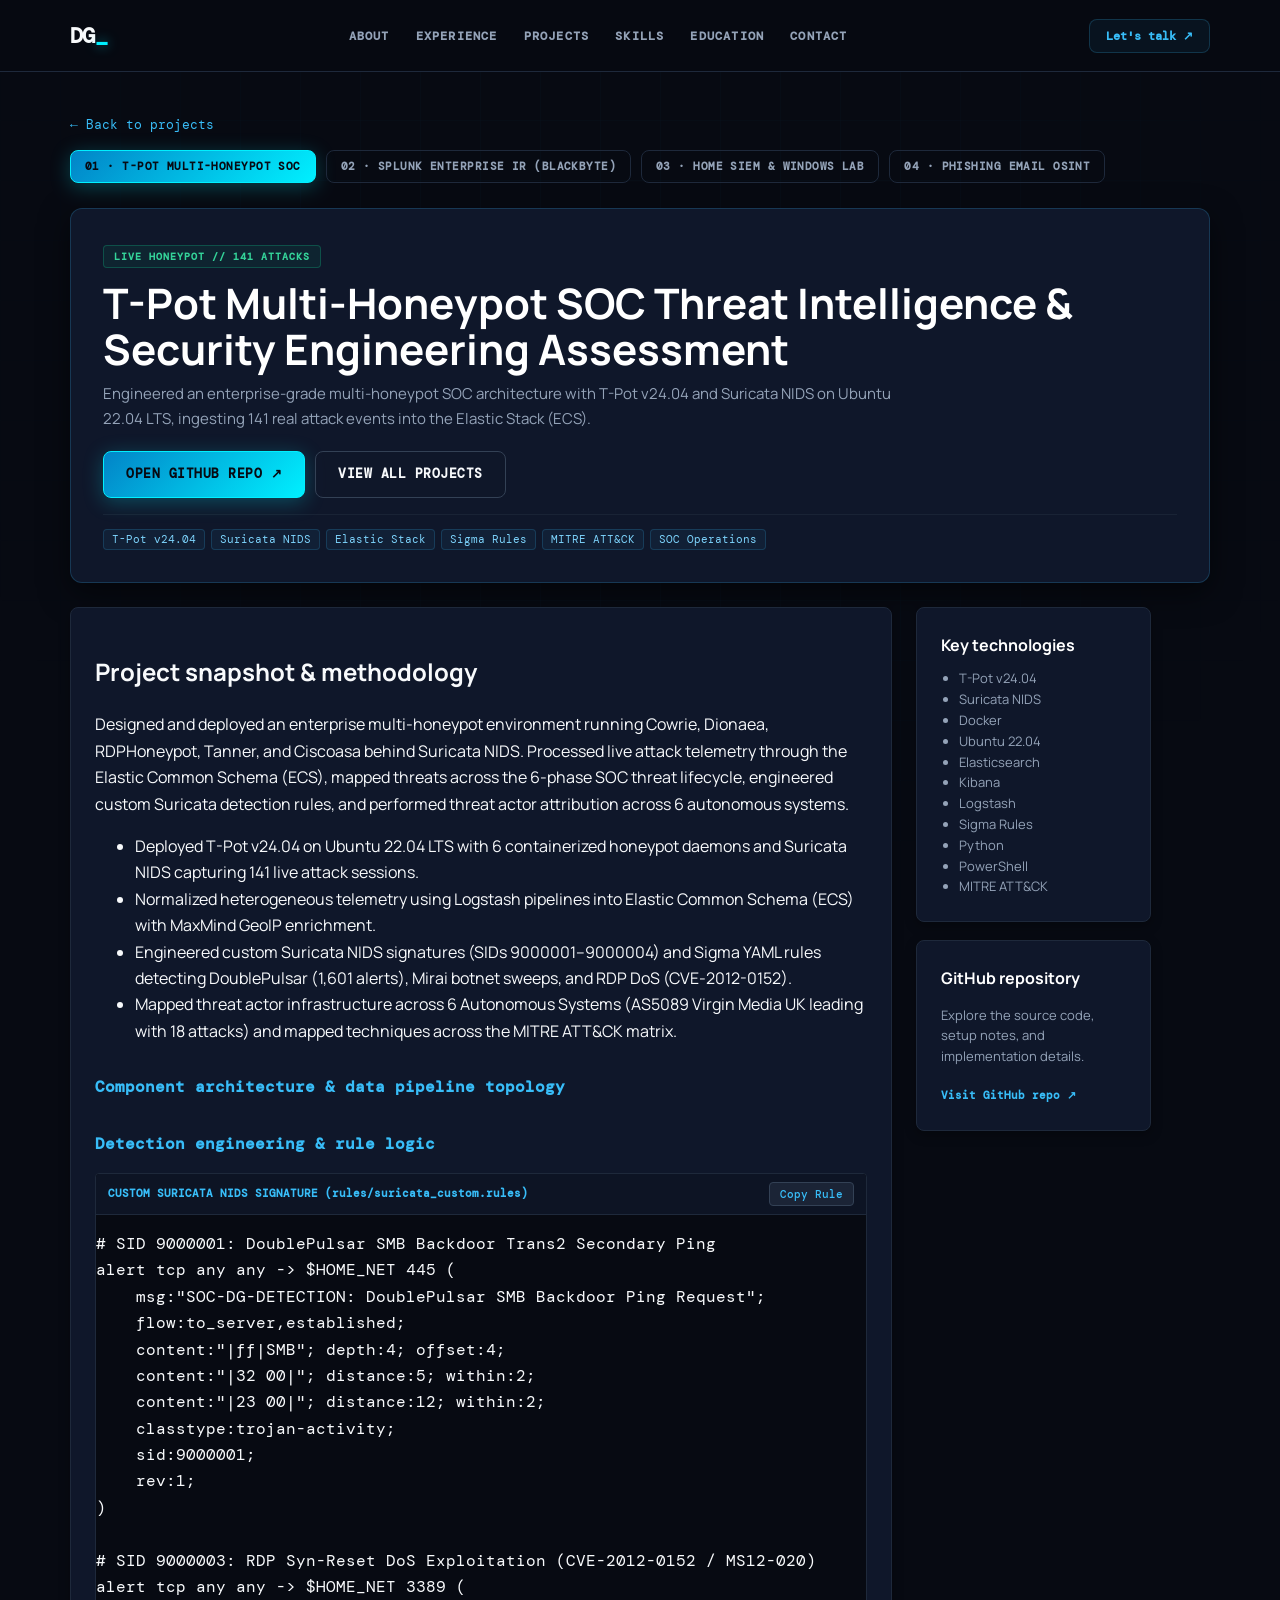
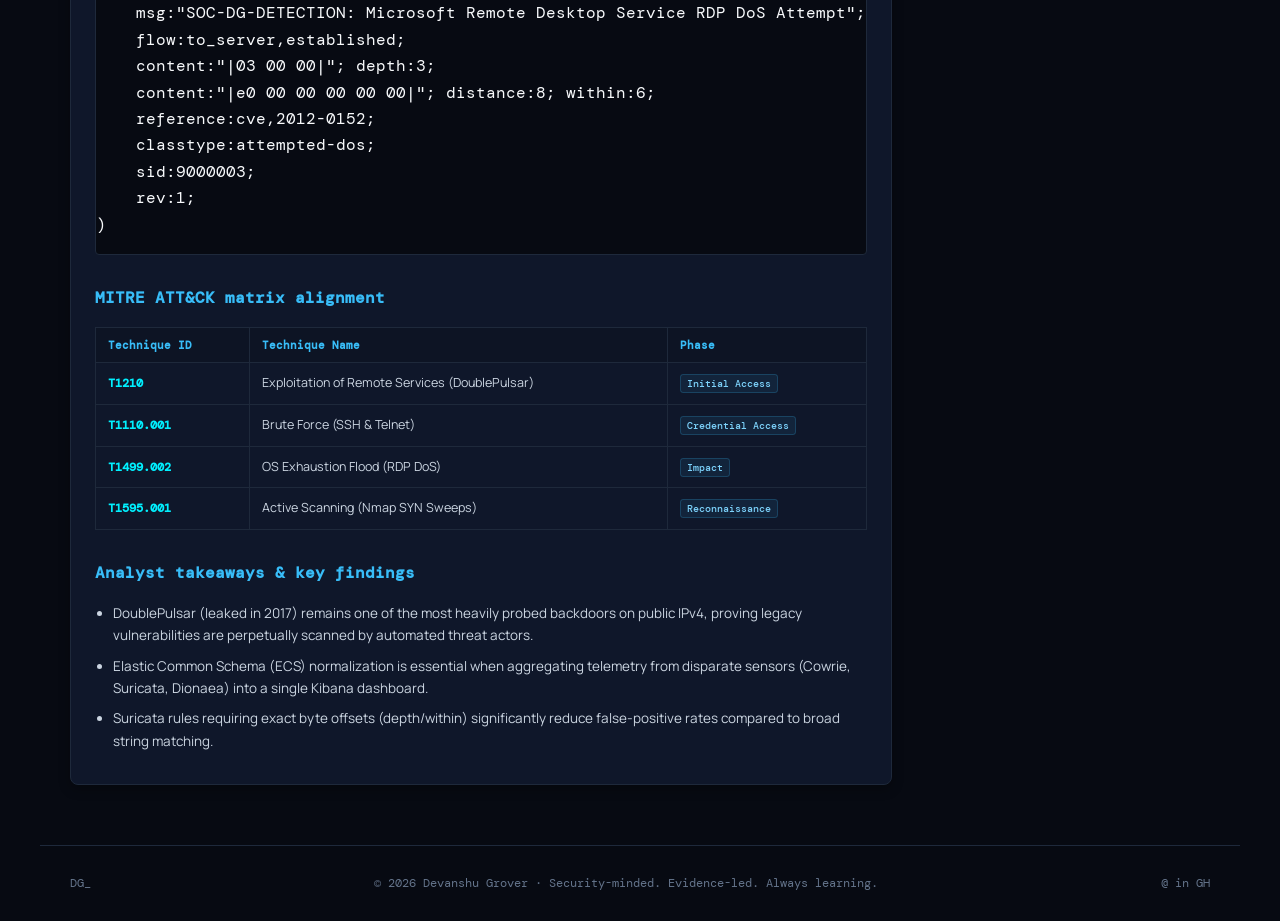
==== commit afc57433: "feat: Add enterprise Splunk Incident Investigation & SOC Threat Hunting (Operation BlackByte) projec" ====
--- a/project-detail.html
+++ b/project-detail.html
@@ -27,8 +27,9 @@
 
     <div class="project-switcher-bar" style="display: flex; gap: 10px; margin: 0 0 25px; flex-wrap: wrap;">
       <a href="project-detail.html?project=tpot-soc-assessment" class="btn btn-sm switcher-pill" data-project-id="tpot-soc-assessment">01 · T-Pot Multi-Honeypot SOC</a>
-      <a href="project-detail.html?project=home-siem-lab" class="btn btn-sm switcher-pill" data-project-id="home-siem-lab">02 · Home SIEM & Windows Lab</a>
-      <a href="project-detail.html?project=phishing-osint" class="btn btn-sm switcher-pill" data-project-id="phishing-osint">03 · Phishing Email OSINT</a>
+      <a href="project-detail.html?project=splunk-soc-incident-investigation" class="btn btn-sm switcher-pill" data-project-id="splunk-soc-incident-investigation">02 · Splunk Enterprise IR (BlackByte)</a>
+      <a href="project-detail.html?project=home-siem-lab" class="btn btn-sm switcher-pill" data-project-id="home-siem-lab">03 · Home SIEM & Windows Lab</a>
+      <a href="project-detail.html?project=phishing-osint" class="btn btn-sm switcher-pill" data-project-id="phishing-osint">04 · Phishing Email OSINT</a>
     </div>
 
     <section class="project-page-header reveal">
--- a/styles.css
+++ b/styles.css
@@ -983,8 +983,8 @@
    ═══════════════════════════════════════ */
 .project-grid {
   display: grid;
-  grid-template-columns: repeat(3, 1fr);
-  gap: 22px;
+  grid-template-columns: repeat(2, 1fr);
+  gap: 24px;
 }
 
 .project {
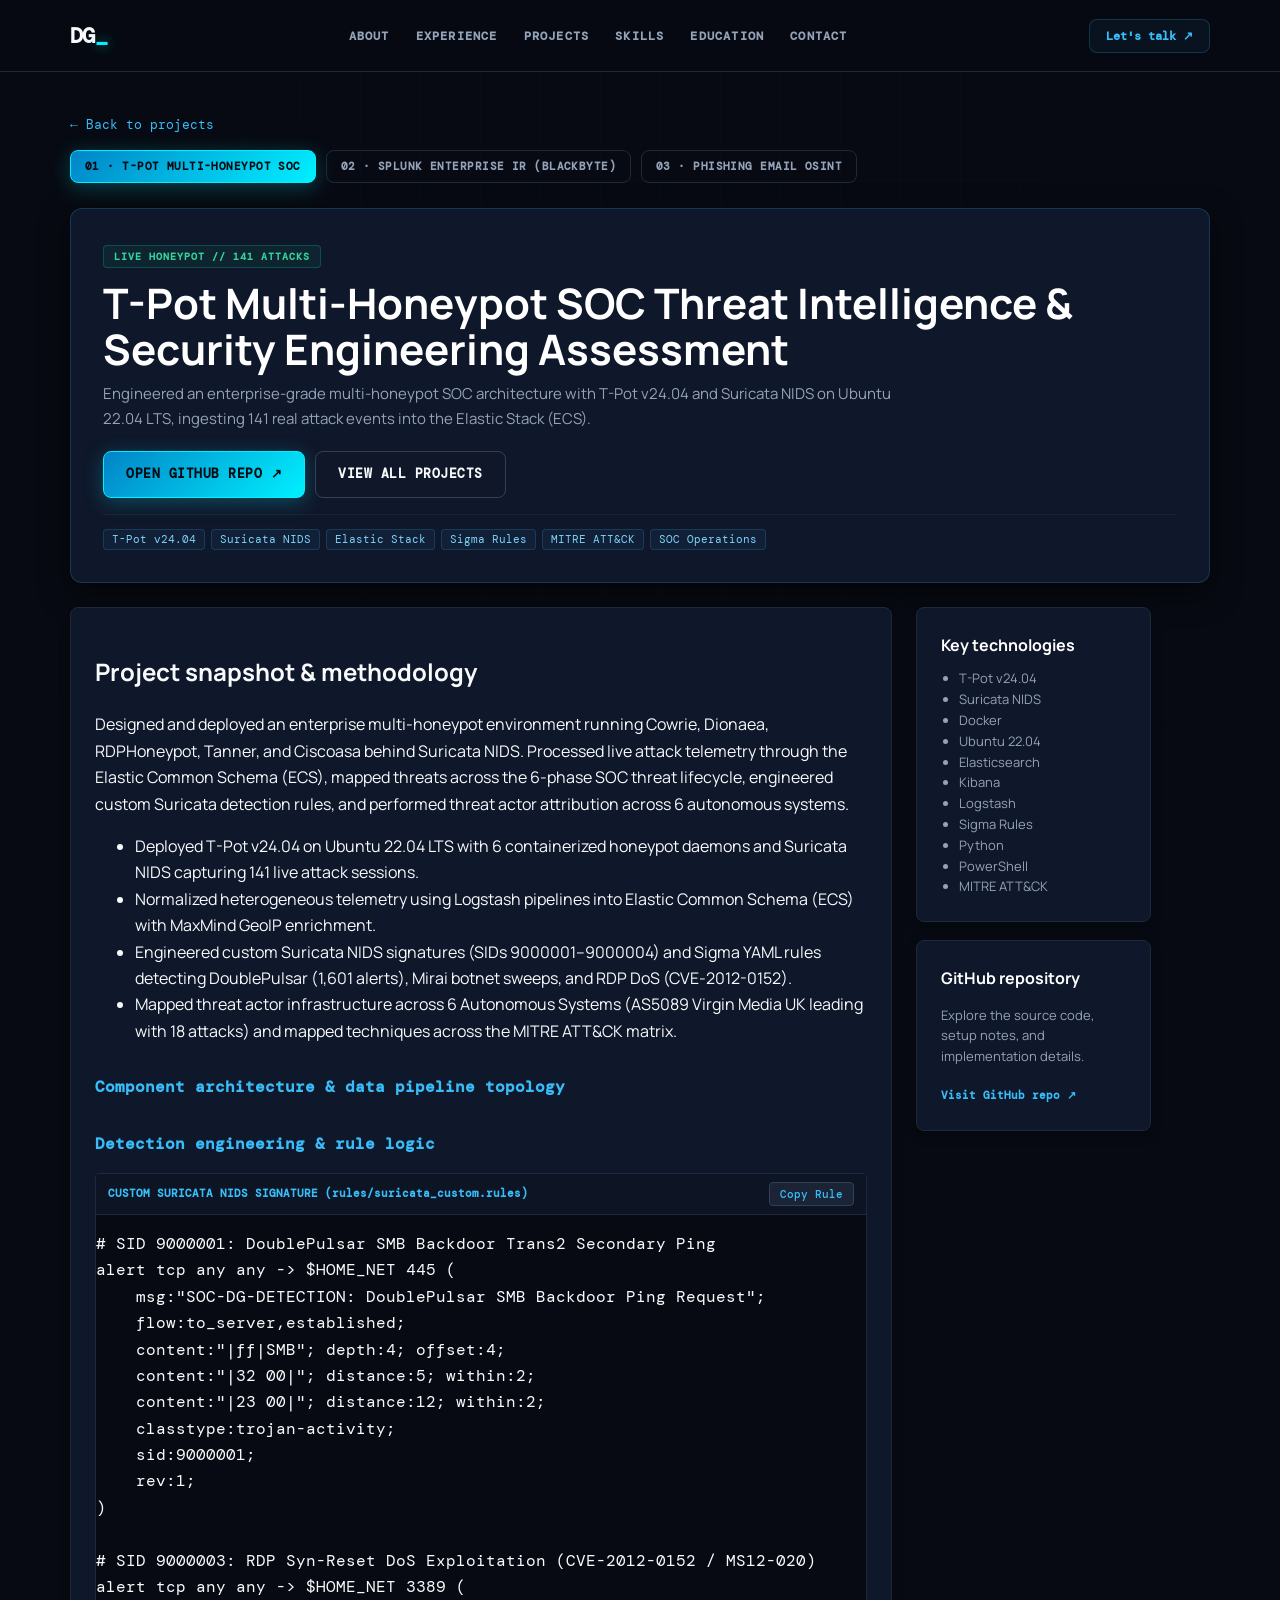
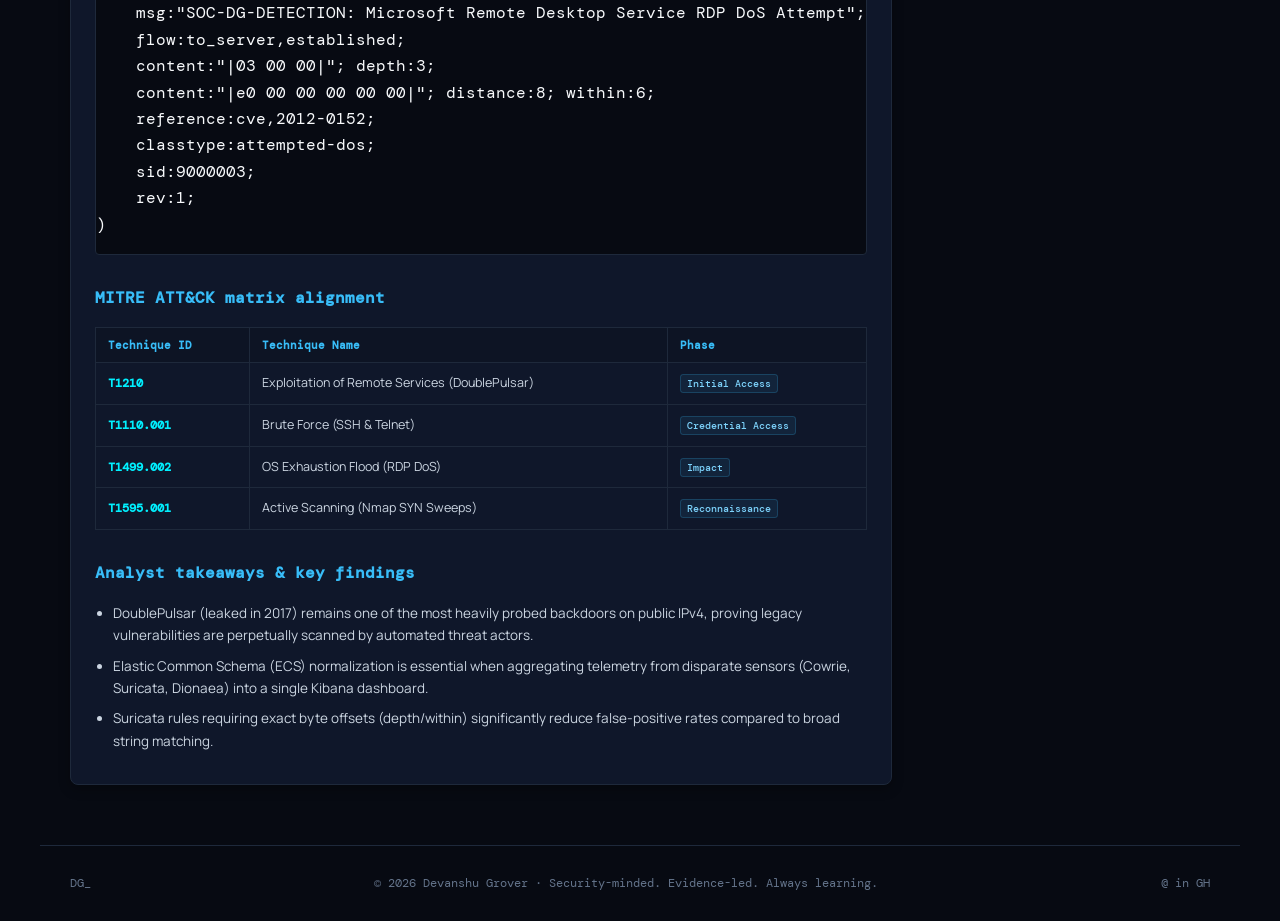
==== commit fa2e6847: "refactor: Streamline showcase to top 3 flagship security projects (T-Pot, Splunk IR, Phishing OSINT)" ====
--- a/project-detail.html
+++ b/project-detail.html
@@ -28,8 +28,7 @@
     <div class="project-switcher-bar" style="display: flex; gap: 10px; margin: 0 0 25px; flex-wrap: wrap;">
       <a href="project-detail.html?project=tpot-soc-assessment" class="btn btn-sm switcher-pill" data-project-id="tpot-soc-assessment">01 · T-Pot Multi-Honeypot SOC</a>
       <a href="project-detail.html?project=splunk-soc-incident-investigation" class="btn btn-sm switcher-pill" data-project-id="splunk-soc-incident-investigation">02 · Splunk Enterprise IR (BlackByte)</a>
-      <a href="project-detail.html?project=home-siem-lab" class="btn btn-sm switcher-pill" data-project-id="home-siem-lab">03 · Home SIEM & Windows Lab</a>
-      <a href="project-detail.html?project=phishing-osint" class="btn btn-sm switcher-pill" data-project-id="phishing-osint">04 · Phishing Email OSINT</a>
+      <a href="project-detail.html?project=phishing-osint" class="btn btn-sm switcher-pill" data-project-id="phishing-osint">03 · Phishing Email OSINT</a>
     </div>
 
     <section class="project-page-header reveal">
--- a/styles.css
+++ b/styles.css
@@ -983,8 +983,8 @@
    ═══════════════════════════════════════ */
 .project-grid {
   display: grid;
-  grid-template-columns: repeat(2, 1fr);
-  gap: 24px;
+  grid-template-columns: repeat(3, 1fr);
+  gap: 22px;
 }
 
 .project {
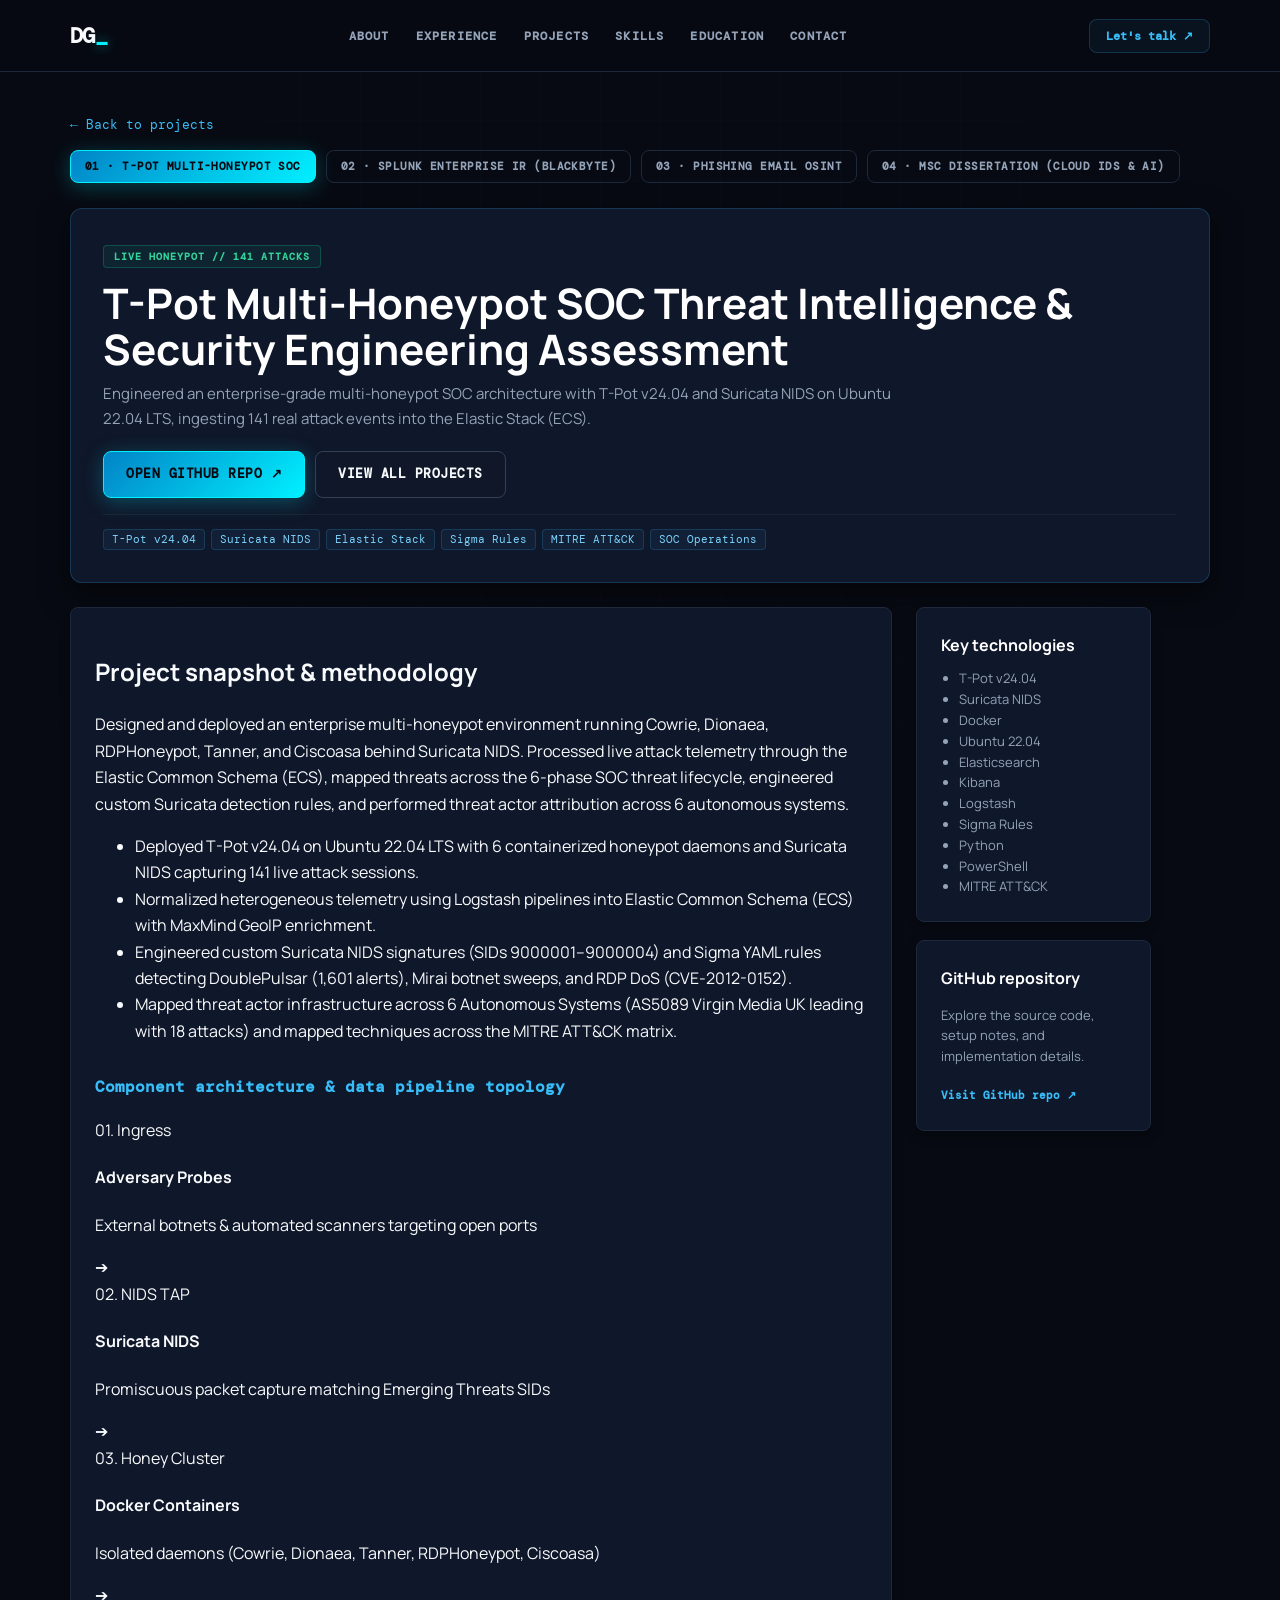
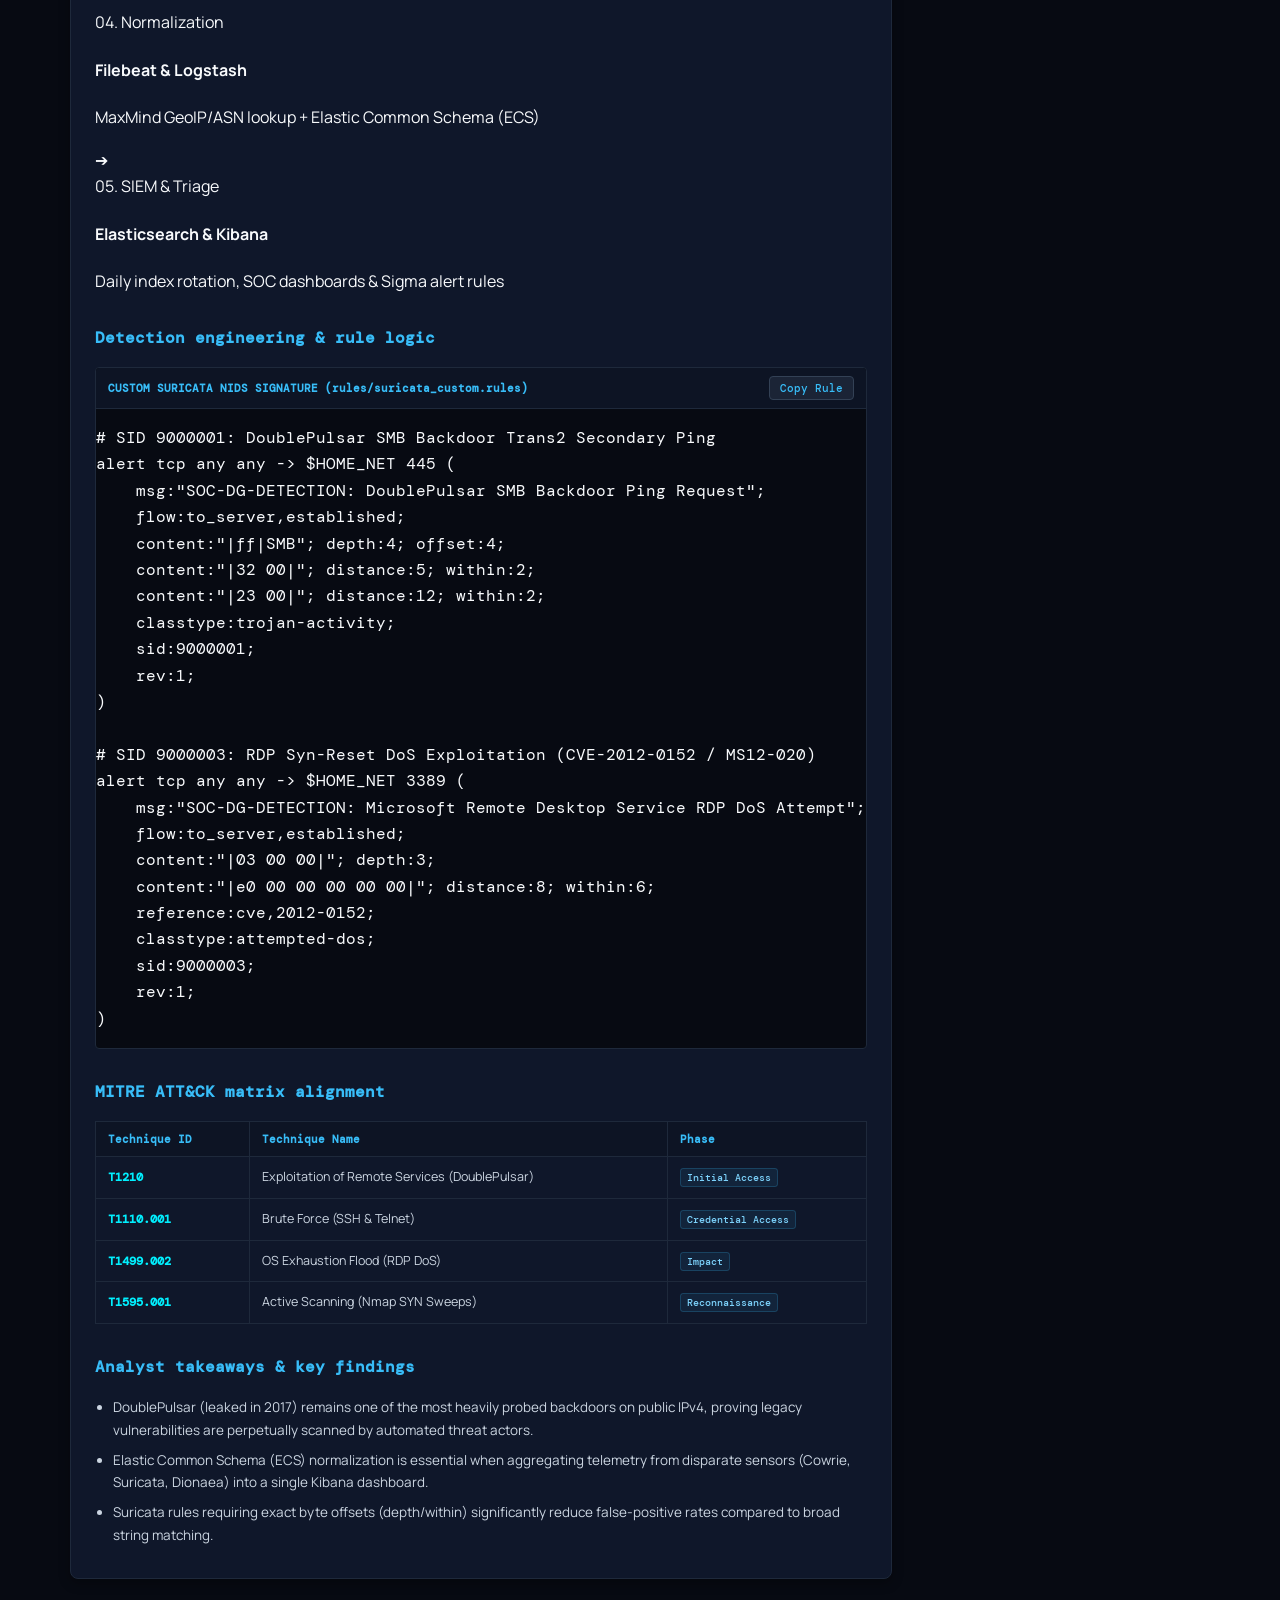
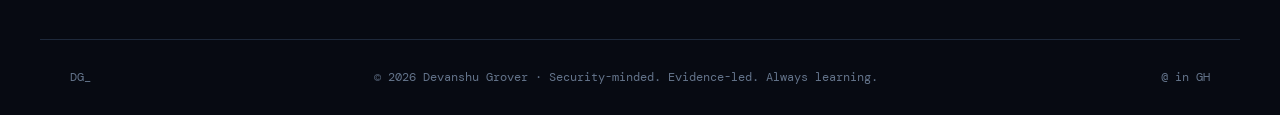
==== commit 07fa2b7a: "feat: Add full case study integration for MSc Dissertation (Cloud IDS & AI) and link case studies ac" ====
--- a/project-detail.html
+++ b/project-detail.html
@@ -29,6 +29,7 @@
       <a href="project-detail.html?project=tpot-soc-assessment" class="btn btn-sm switcher-pill" data-project-id="tpot-soc-assessment">01 · T-Pot Multi-Honeypot SOC</a>
       <a href="project-detail.html?project=splunk-soc-incident-investigation" class="btn btn-sm switcher-pill" data-project-id="splunk-soc-incident-investigation">02 · Splunk Enterprise IR (BlackByte)</a>
       <a href="project-detail.html?project=phishing-osint" class="btn btn-sm switcher-pill" data-project-id="phishing-osint">03 · Phishing Email OSINT</a>
+      <a href="project-detail.html?project=msc-cloud-ids-dissertation" class="btn btn-sm switcher-pill" data-project-id="msc-cloud-ids-dissertation">04 · MSc Dissertation (Cloud IDS & AI)</a>
     </div>
 
     <section class="project-page-header reveal">
--- a/styles.css
+++ b/styles.css
@@ -1161,6 +1161,16 @@
   border-radius: 4px;
 }
 
+.dissertation-actions {
+  display: flex;
+  gap: 14px;
+  align-items: center;
+  flex-wrap: wrap;
+  margin-top: 20px;
+  padding-top: 16px;
+  border-top: 1px solid rgba(30, 41, 59, 0.7);
+}
+
 /* ═══════════════════════════════════════
    SOC TELEMETRY INVESTIGATOR WIDGET
    ═══════════════════════════════════════ */
